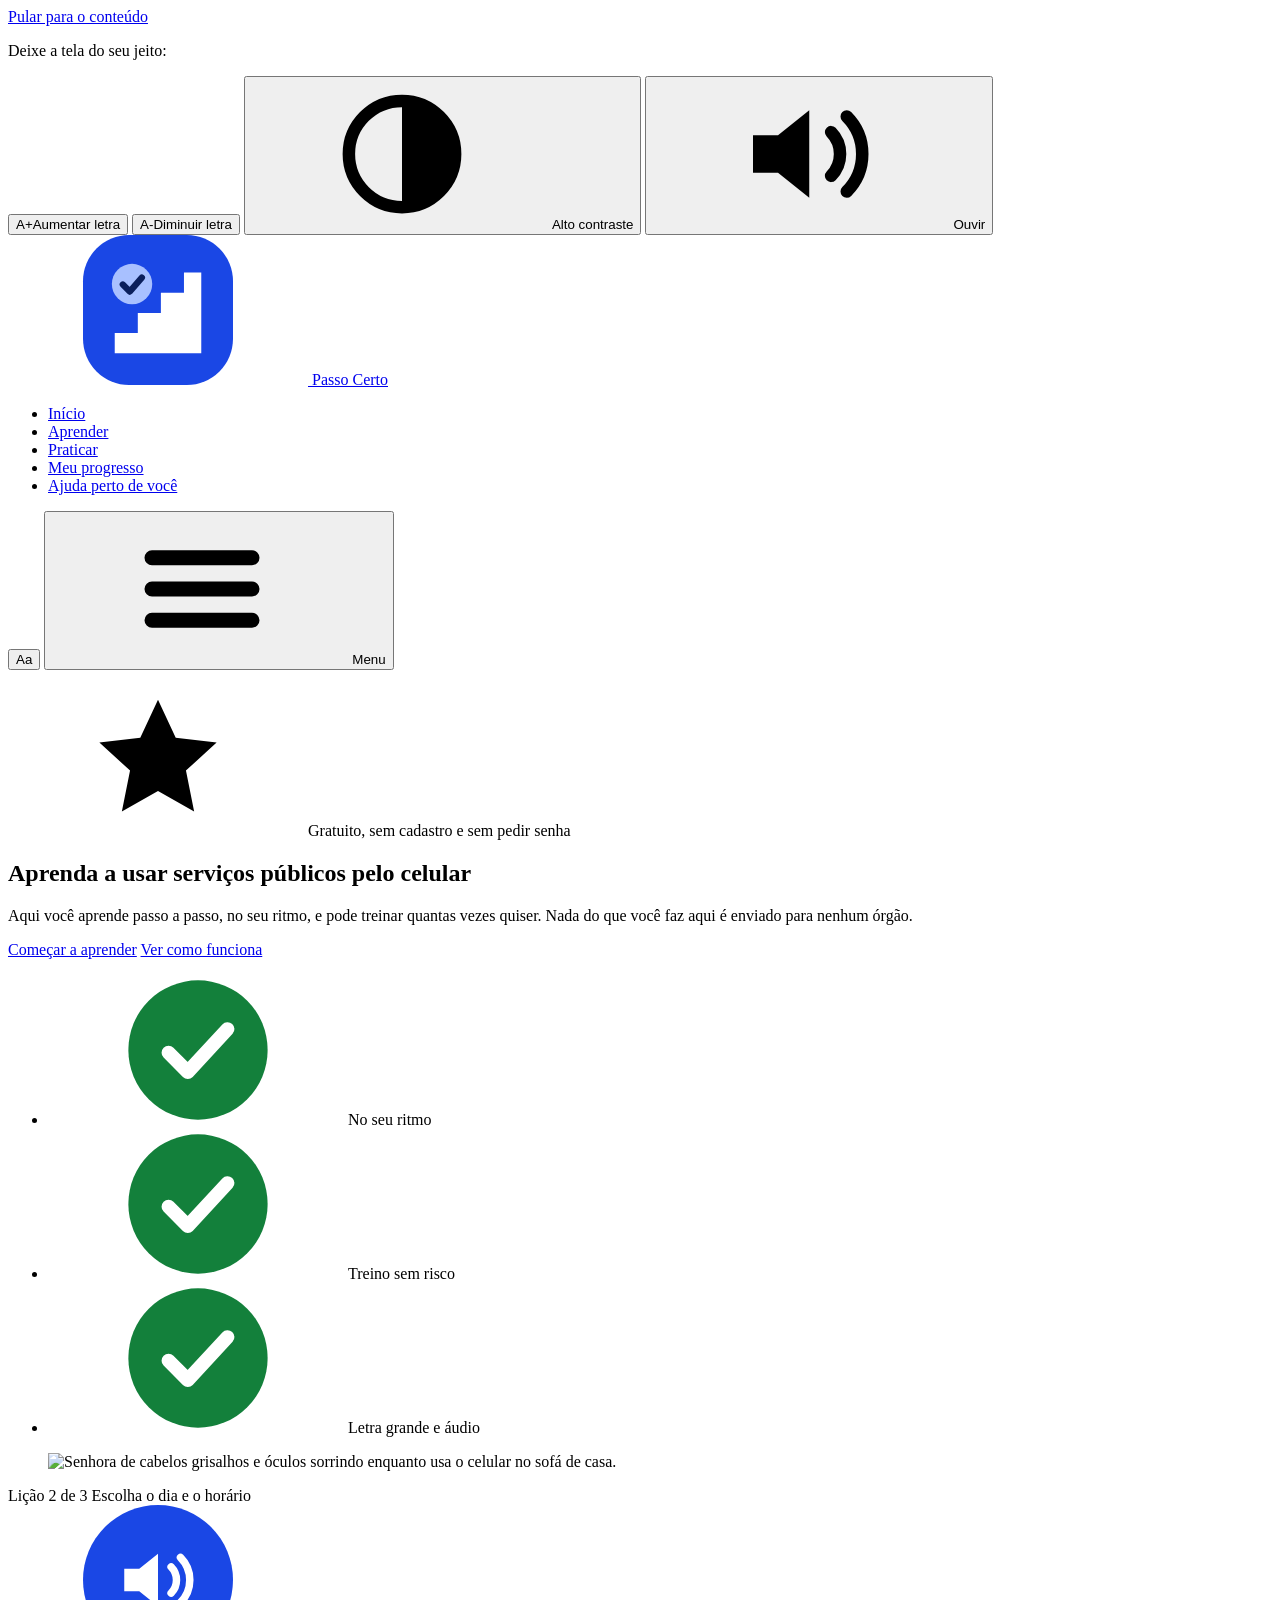
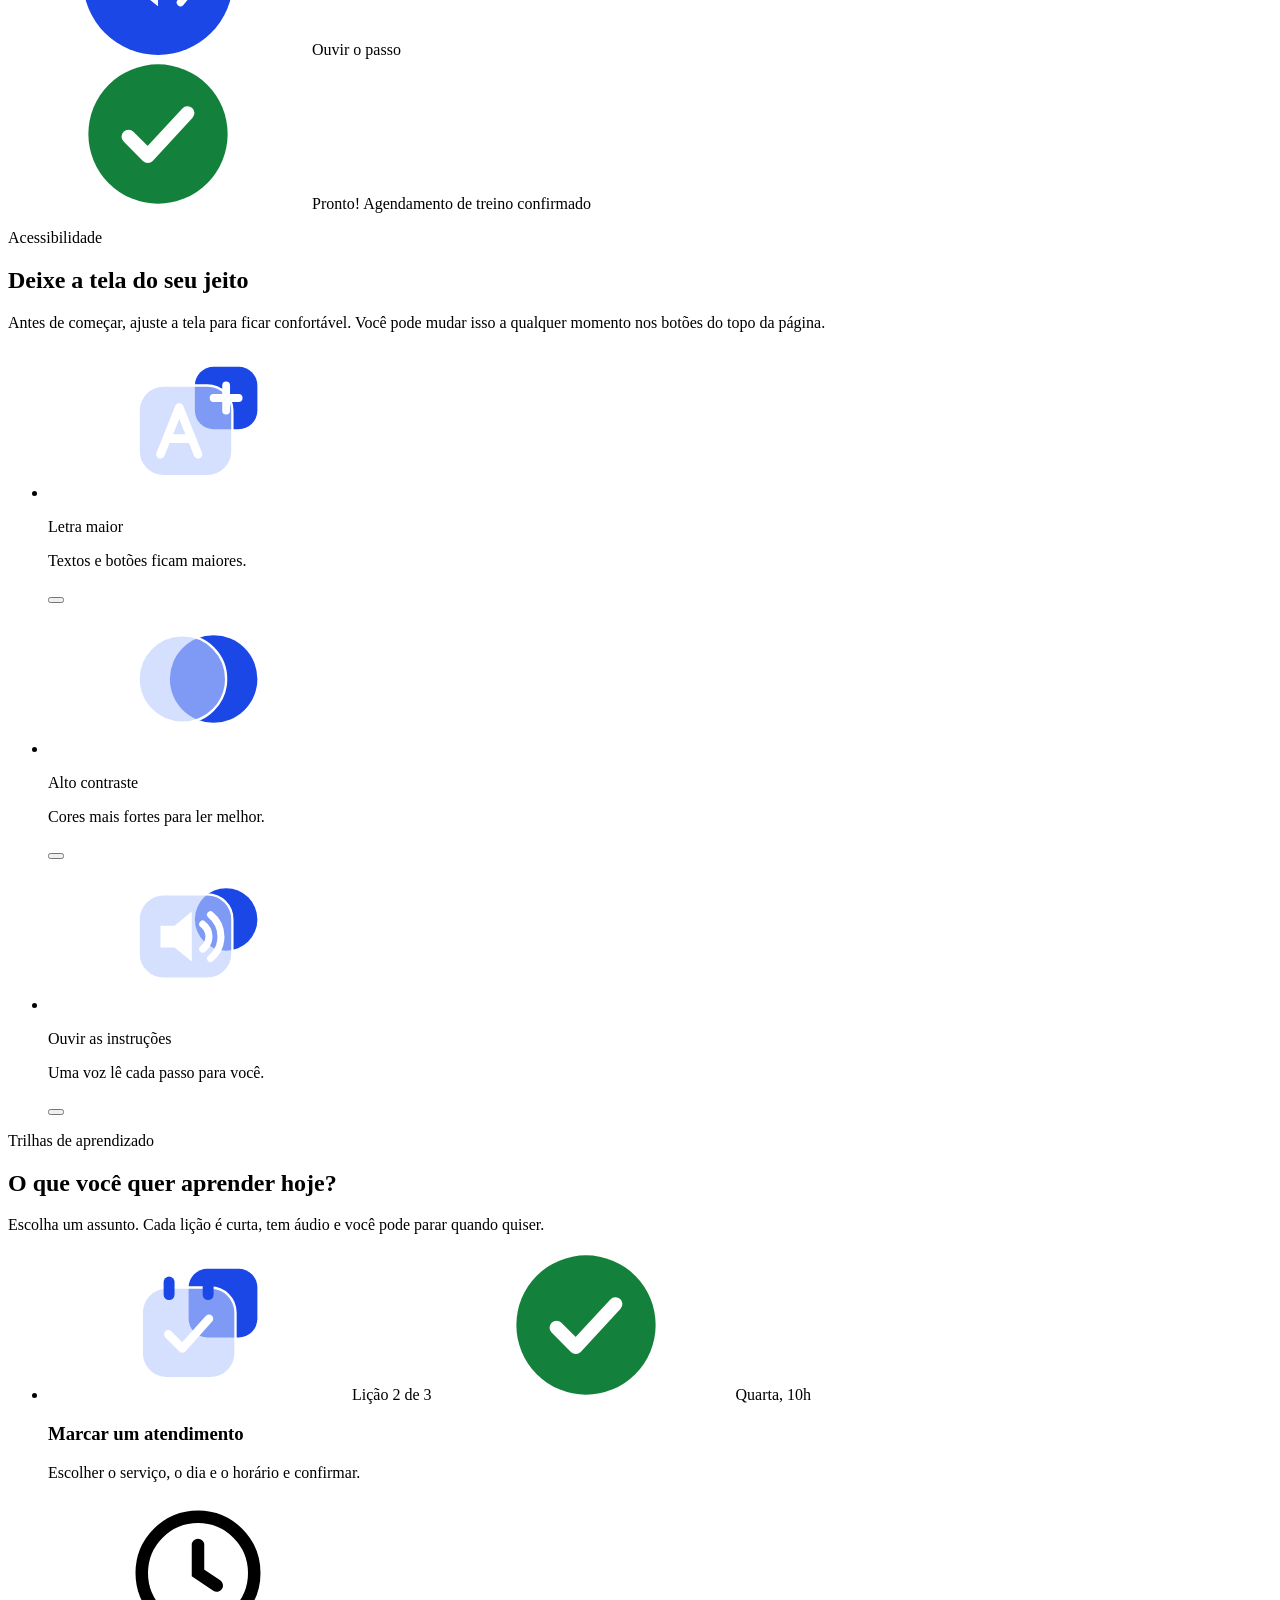
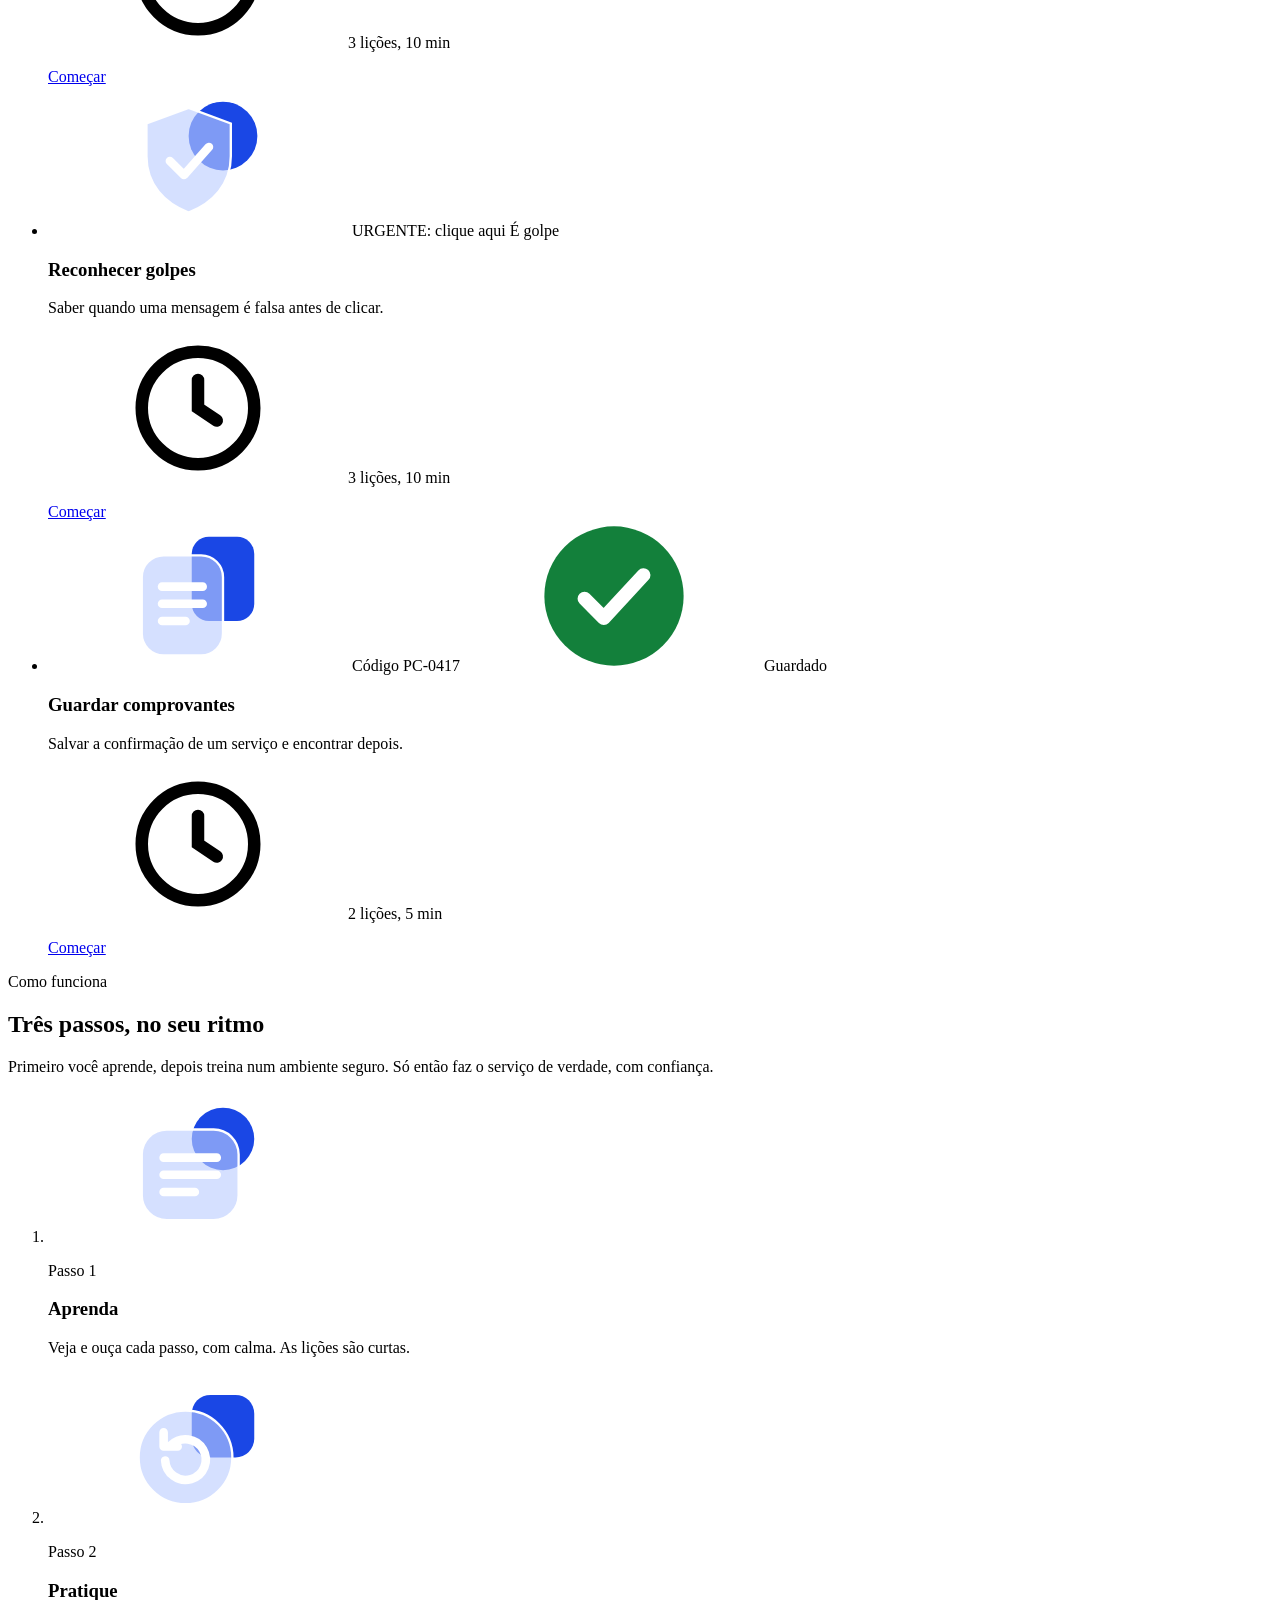
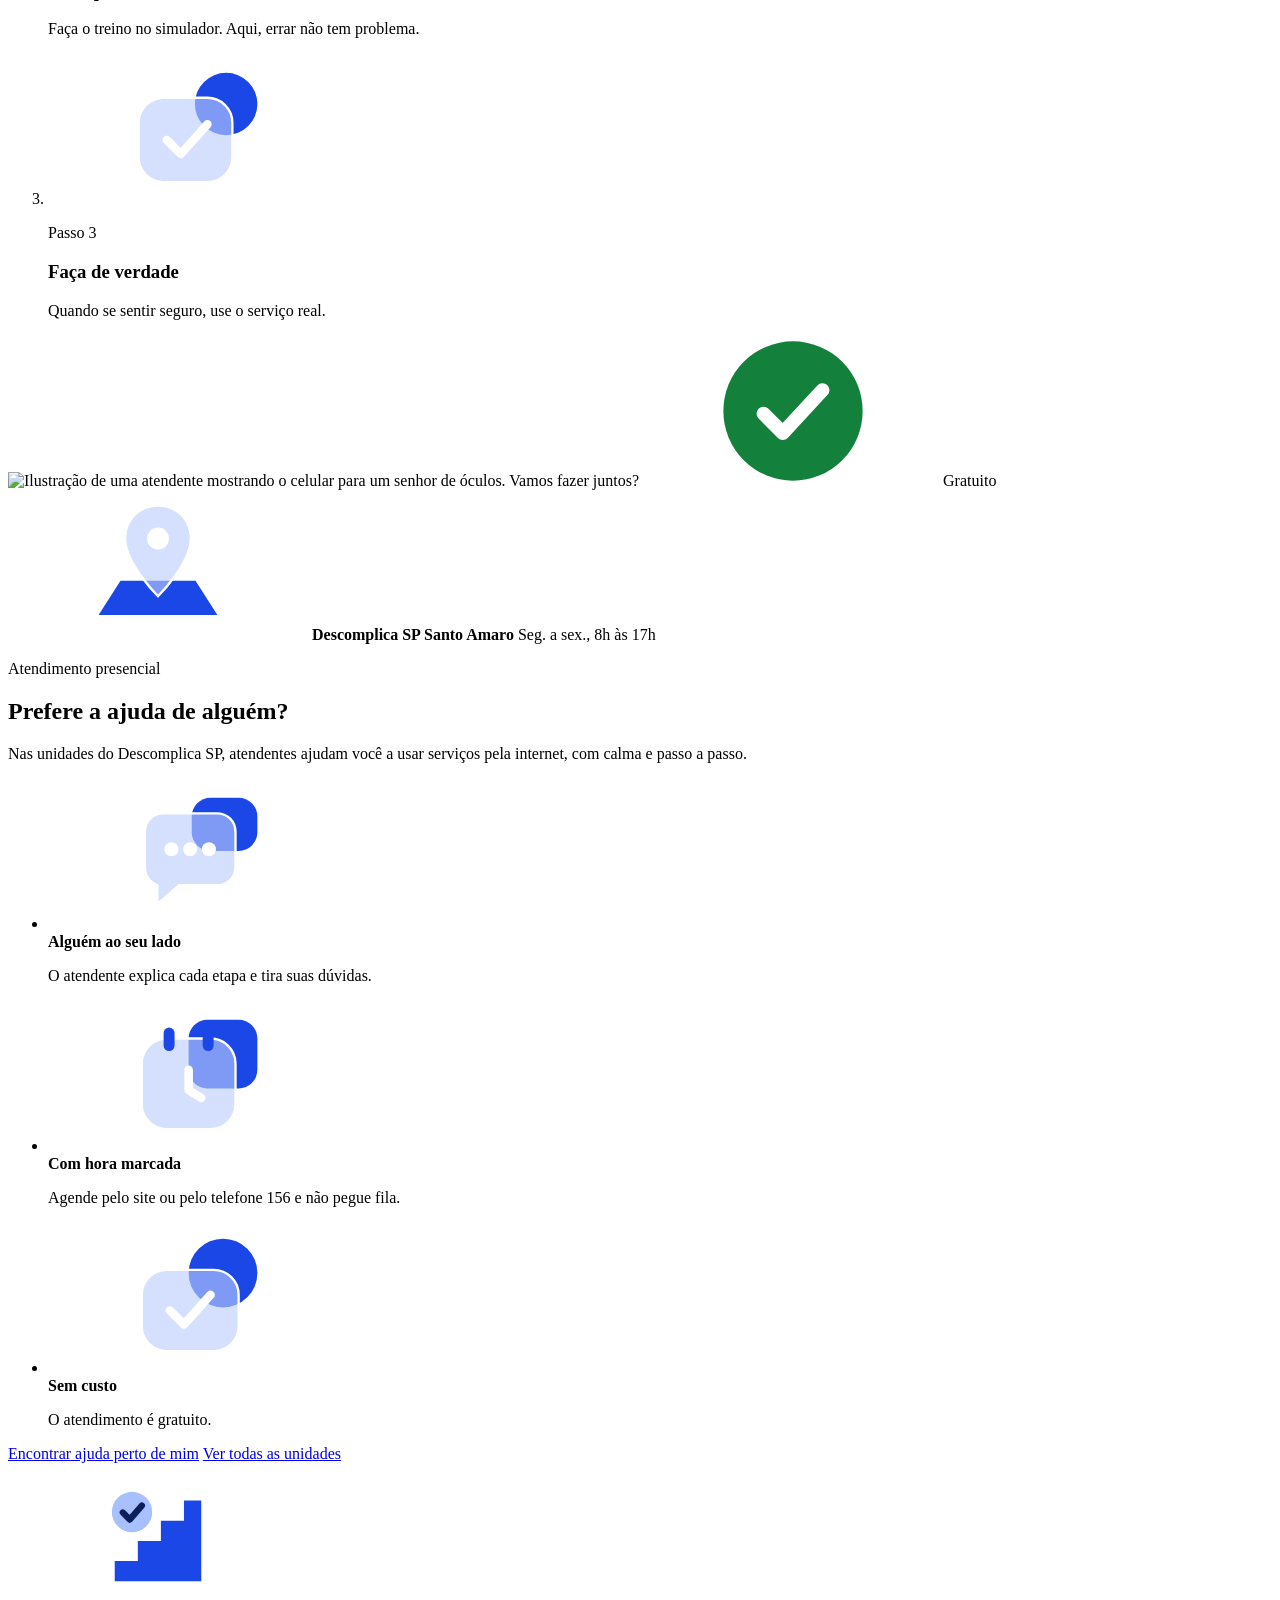
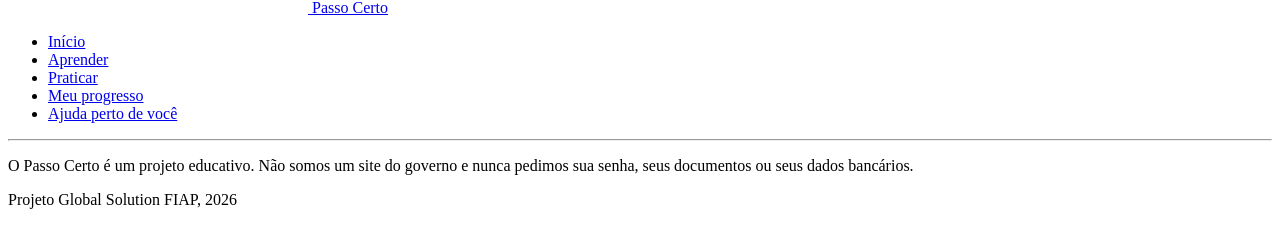
==== index.html @ ba5e9c8f "Home do Passo Certo: estrutura HTML e README" ====
<!doctype html>
<html lang="pt-BR">
<head>
  <meta charset="utf-8">
  <meta name="viewport" content="width=device-width, initial-scale=1">
  <title>Passo Certo | Aprenda a usar serviços públicos pelo celular</title>
  <meta name="description" content="Aprenda passo a passo, no seu ritmo, a usar serviços públicos pelo celular. Treine sem risco e encontre ajuda presencial perto de você.">
  <link rel="preconnect" href="https://fonts.googleapis.com">
  <link rel="preconnect" href="https://fonts.gstatic.com" crossorigin>
  <link href="https://fonts.googleapis.com/css2?family=Atkinson+Hyperlegible+Next:wght@400;500;600;700;800&display=swap" rel="stylesheet">
  <link rel="stylesheet" href="css/style.css">
  <script src="js/main.js" defer></script>
</head>
<body>

  <!-- Ícones usados no site. Cada um é chamado com <use href="#id">. -->
  <svg xmlns="http://www.w3.org/2000/svg" style="display:none">
    <symbol id="logo-azul" viewBox="0 0 52 52"><rect width="52" height="52" rx="16" fill="#1A47E5"/><path d="M11 41V34H19V27H27V20H35V13H41V41H11Z" fill="#fff"/><circle cx="17" cy="17" r="7" fill="#A8C0FF"/><path d="M13.8 17.2l2.4 2.4 4.2-4.8" stroke="#0B1F5C" stroke-width="2.2" stroke-linecap="round" stroke-linejoin="round" fill="none"/></symbol>
    <symbol id="logo-branco" viewBox="0 0 52 52"><rect width="52" height="52" rx="16" fill="#fff"/><path d="M11 41V34H19V27H27V20H35V13H41V41H11Z" fill="#1A47E5"/><circle cx="17" cy="17" r="7" fill="#A8C0FF"/><path d="M13.8 17.2l2.4 2.4 4.2-4.8" stroke="#0B1F5C" stroke-width="2.2" stroke-linecap="round" stroke-linejoin="round" fill="none"/></symbol>

    <symbol id="i-ok" viewBox="0 0 28 28"><circle cx="14" cy="14" r="13" fill="#13803B"/><path d="M8.5 14.5l3.6 3.6 7.4-8" stroke="#fff" stroke-width="2.6" stroke-linecap="round" stroke-linejoin="round" fill="none"/></symbol>
    <symbol id="i-ok-claro" viewBox="0 0 28 28"><circle cx="14" cy="14" r="13" fill="#A8C0FF"/><path d="M8.5 14.5l3.6 3.6 7.4-8" stroke="#0B1F5C" stroke-width="2.6" stroke-linecap="round" stroke-linejoin="round" fill="none"/></symbol>
    <symbol id="i-estrela" viewBox="0 0 22 22"><path d="M11 2l2.6 5.6 6 .7-4.5 4.1 1.2 6L11 15.4 5.7 18.4l1.2-6L2.4 8.3l6-.7L11 2z" fill="currentColor"/></symbol>
    <symbol id="i-relogio" viewBox="0 0 24 24"><circle cx="12" cy="12" r="9" stroke="currentColor" stroke-width="2" fill="none"/><path d="M12 7.5V12l3 2" stroke="currentColor" stroke-width="2" stroke-linecap="round" fill="none"/></symbol>
    <symbol id="i-som" viewBox="0 0 24 24"><path d="M4 9v6h4l5 4V5L8 9H4z" fill="currentColor"/><path d="M16.5 8.5a5 5 0 0 1 0 7M19 6a8.5 8.5 0 0 1 0 12" stroke="currentColor" stroke-width="2" stroke-linecap="round" fill="none"/></symbol>
    <symbol id="i-contraste" viewBox="0 0 24 24"><circle cx="12" cy="12" r="8.5" stroke="currentColor" stroke-width="2" fill="none"/><path d="M12 3.5a8.5 8.5 0 0 1 0 17z" fill="currentColor"/></symbol>
    <symbol id="i-menu" viewBox="0 0 24 24"><path d="M4 7h16M4 12h16M4 17h16" stroke="currentColor" stroke-width="2.4" stroke-linecap="round" fill="none"/></symbol>
    <symbol id="i-fechar" viewBox="0 0 24 24"><path d="M6 6l12 12M18 6L6 18" stroke="currentColor" stroke-width="2.4" stroke-linecap="round" fill="none"/></symbol>
    <symbol id="i-seta" viewBox="0 0 24 24"><path d="M9 6l6 6-6 6" stroke="currentColor" stroke-width="2.4" stroke-linecap="round" stroke-linejoin="round" fill="none"/></symbol>
    <symbol id="i-escudo" viewBox="0 0 30 30"><path d="M15 3l10 4v7c0 6.5-4.3 11.5-10 13-5.7-1.5-10-6.5-10-13V7l10-4z" fill="#A8C0FF"/><path d="M10.5 15l3.2 3.2 6-6.4" stroke="#0B1F5C" stroke-width="2.6" stroke-linecap="round" stroke-linejoin="round" fill="none"/></symbol>
    <symbol id="i-ouvir-circulo" viewBox="0 0 40 40"><circle cx="20" cy="20" r="20" fill="#1A47E5"/><path d="M11 17v6h4l5 4V13l-5 4h-4z" fill="#fff"/><path d="M23.5 16.5a5 5 0 0 1 0 7M26 14a8.5 8.5 0 0 1 0 12" stroke="#fff" stroke-width="2" stroke-linecap="round" fill="none"/></symbol>

    <!-- Ícones de vidro: forma sólida atrás, camada translúcida na frente, símbolo branco -->
    <symbol id="g-letra" viewBox="0 0 96 96"><rect x="46" y="12" width="40" height="40" rx="12" fill="#1A47E5"/><rect x="10" y="24" width="60" height="58" rx="16" fill="#BCCDFF" fill-opacity=".62" stroke="#fff" stroke-width="1.5"/><path d="M24 68l12-30 12 30M28.5 58h15" stroke="#fff" stroke-width="5.5" stroke-linecap="round" stroke-linejoin="round" fill="none"/><path d="M66 24v16M58 32h16" stroke="#fff" stroke-width="5" stroke-linecap="round"/></symbol>
    <symbol id="g-menos" viewBox="0 0 96 96"><rect x="46" y="12" width="40" height="40" rx="12" fill="#1A47E5"/><rect x="10" y="24" width="60" height="58" rx="16" fill="#BCCDFF" fill-opacity=".62" stroke="#fff" stroke-width="1.5"/><path d="M24 68l12-30 12 30M28.5 58h15" stroke="#fff" stroke-width="5.5" stroke-linecap="round" stroke-linejoin="round" fill="none"/><path d="M58 32h16" stroke="#fff" stroke-width="5" stroke-linecap="round"/></symbol>
    <symbol id="g-contraste" viewBox="0 0 96 96"><circle cx="58" cy="48" r="28" fill="#1A47E5"/><circle cx="38" cy="48" r="28" fill="#BCCDFF" fill-opacity=".62" stroke="#fff" stroke-width="1.5"/></symbol>
    <symbol id="g-som" viewBox="0 0 96 96"><circle cx="66" cy="38" r="20" fill="#1A47E5"/><rect x="10" y="22" width="60" height="54" rx="16" fill="#BCCDFF" fill-opacity=".62" stroke="#fff" stroke-width="1.5"/><path d="M24 42v14h9l11 9V33l-11 9h-9z" fill="#fff"/><path d="M51 41a10 10 0 0 1 0 16M56 35a18 18 0 0 1 0 28" stroke="#fff" stroke-width="4.5" stroke-linecap="round" fill="none"/></symbol>
    <symbol id="g-calendario" viewBox="0 0 96 96"><rect x="42" y="12" width="44" height="44" rx="12" fill="#1A47E5"/><rect x="12" y="24" width="60" height="58" rx="16" fill="#BCCDFF" fill-opacity=".62" stroke="#fff" stroke-width="1.5"/><rect x="26" y="17" width="7" height="15" rx="3.5" fill="#1A47E5"/><rect x="51" y="17" width="7" height="15" rx="3.5" fill="#1A47E5"/><path d="M29 54l9 9 17-19" stroke="#fff" stroke-width="5.5" stroke-linecap="round" stroke-linejoin="round" fill="none"/></symbol>
    <symbol id="g-escudo" viewBox="0 0 96 96"><circle cx="64" cy="32" r="22" fill="#1A47E5"/><path d="M42 14l27 10v21c0 18-11.5 30-27 36-15.5-6-27-18-27-36V24l27-10z" fill="#BCCDFF" fill-opacity=".62" stroke="#fff" stroke-width="1.5"/><path d="M30 48l9 9 16-18" stroke="#fff" stroke-width="5.5" stroke-linecap="round" stroke-linejoin="round" fill="none"/></symbol>
    <symbol id="g-documento" viewBox="0 0 96 96"><rect x="44" y="10" width="40" height="54" rx="11" fill="#1A47E5"/><rect x="12" y="22" width="52" height="64" rx="14" fill="#BCCDFF" fill-opacity=".62" stroke="#fff" stroke-width="1.5"/><path d="M25 42h26M25 53h26M25 64h15" stroke="#fff" stroke-width="5.5" stroke-linecap="round"/></symbol>
    <symbol id="g-aprender" viewBox="0 0 96 96"><circle cx="64" cy="30" r="20" fill="#1A47E5"/><rect x="12" y="24" width="62" height="58" rx="16" fill="#BCCDFF" fill-opacity=".62" stroke="#fff" stroke-width="1.5"/><path d="M26 42h34M26 53h34M26 64h20" stroke="#fff" stroke-width="5.5" stroke-linecap="round"/></symbol>
    <symbol id="g-refazer" viewBox="0 0 96 96"><rect x="44" y="14" width="40" height="40" rx="12" fill="#1A47E5"/><circle cx="40" cy="54" r="30" fill="#BCCDFF" fill-opacity=".62" stroke="#fff" stroke-width="1.5"/><path d="M27 56a13 13 0 1 0 4-10" stroke="#fff" stroke-width="5.5" stroke-linecap="round" fill="none"/><path d="M26 38v9h9" stroke="#fff" stroke-width="5.5" stroke-linecap="round" stroke-linejoin="round" fill="none"/></symbol>
    <symbol id="g-praticar" viewBox="0 0 96 96"><rect x="46" y="12" width="40" height="40" rx="20" fill="#1A47E5"/><rect x="10" y="28" width="60" height="54" rx="16" fill="#BCCDFF" fill-opacity=".62" stroke="#fff" stroke-width="1.5"/><path d="M28 55l9 9 17-19" stroke="#fff" stroke-width="5.5" stroke-linecap="round" stroke-linejoin="round" fill="none"/></symbol>
    <symbol id="g-conversa" viewBox="0 0 96 96"><rect x="44" y="12" width="42" height="34" rx="12" fill="#1A47E5"/><path d="M14 34c0-7 5-12 12-12h34c7 0 12 5 12 12v22c0 7-5 12-12 12H36l-14 12V68c-5-2-8-6-8-12V34z" fill="#BCCDFF" fill-opacity=".62" stroke="#fff" stroke-width="1.5"/><circle cx="31" cy="45" r="4.5" fill="#fff"/><circle cx="43" cy="45" r="4.5" fill="#fff"/><circle cx="55" cy="45" r="4.5" fill="#fff"/></symbol>
    <symbol id="g-agenda" viewBox="0 0 96 96"><rect x="42" y="12" width="44" height="44" rx="12" fill="#1A47E5"/><rect x="12" y="24" width="60" height="58" rx="16" fill="#BCCDFF" fill-opacity=".62" stroke="#fff" stroke-width="1.5"/><rect x="26" y="17" width="7" height="15" rx="3.5" fill="#1A47E5"/><rect x="51" y="17" width="7" height="15" rx="3.5" fill="#1A47E5"/><path d="M42 44v13l8 5" stroke="#fff" stroke-width="5.5" stroke-linecap="round" stroke-linejoin="round" fill="none"/></symbol>
    <symbol id="g-gratis" viewBox="0 0 96 96"><circle cx="64" cy="32" r="22" fill="#1A47E5"/><rect x="12" y="30" width="62" height="52" rx="16" fill="#BCCDFF" fill-opacity=".62" stroke="#fff" stroke-width="1.5"/><path d="M30 56l9 9 17-19" stroke="#fff" stroke-width="5.5" stroke-linecap="round" stroke-linejoin="round" fill="none"/></symbol>
    <symbol id="g-local" viewBox="0 0 96 96"><path d="M10 80l14-22h48l14 22z" fill="#1A47E5"/><path d="M48 10c-12 0-21 9-21 21 0 16 21 37 21 37s21-21 21-37c0-12-9-21-21-21z" fill="#BCCDFF" fill-opacity=".62" stroke="#fff" stroke-width="1.5"/><circle cx="48" cy="31" r="7" fill="#fff"/></symbol>
  </svg>

  <a class="pular" href="#conteudo">Pular para o conteúdo</a>

  <!-- ===================== CABEÇALHO ===================== -->
  <header class="cabecalho">
    <div class="barra-acess">
      <div class="container barra-acess__linha">
        <p>Deixe a tela do seu jeito:</p>
        <div class="controles" role="group" aria-label="Ajustes de leitura">
          <button type="button" class="controle" data-acao="aumentar"><span class="controle__marca" aria-hidden="true">A+</span>Aumentar letra</button>
          <button type="button" class="controle" data-acao="diminuir"><span class="controle__marca" aria-hidden="true">A-</span>Diminuir letra</button>
          <button type="button" class="controle" data-acao="contraste" aria-pressed="false"><svg aria-hidden="true"><use href="#i-contraste"/></svg>Alto contraste</button>
          <button type="button" class="controle" data-acao="ouvir" aria-pressed="false"><svg aria-hidden="true"><use href="#i-som"/></svg><span data-rotulo="Ouvir" data-rotulo-parar="Parar">Ouvir</span></button>
        </div>
      </div>
    </div>

    <div class="container nav-linha">
      <a class="logo" href="index.html">
        <svg aria-hidden="true"><use href="#logo-azul"/></svg>
        <span>Passo Certo</span>
      </a>

      <nav class="nav-desktop" aria-label="Principal">
        <ul>
          <li><a href="index.html" aria-current="page">Início</a></li>
          <li><a href="aprender.html">Aprender</a></li>
          <li><a href="praticar.html">Praticar</a></li>
          <li><a href="progresso.html">Meu progresso</a></li>
          <li><a href="ajuda.html">Ajuda perto de você</a></li>
        </ul>
      </nav>

      <div class="acoes-mobile">
        <button type="button" class="btn-aa" data-acao="abrir" aria-controls="painel-ajustes" aria-expanded="false" aria-label="Ajustes de leitura">Aa</button>
        <button type="button" class="btn-menu" data-acao="abrir" aria-controls="menu-mobile" aria-expanded="false">
          <svg aria-hidden="true"><use href="#i-menu"/></svg>Menu
        </button>
      </div>
    </div>
  </header>

  <!-- ===================== MENU MOBILE (aberto) ===================== -->
  <div class="menu-mobile" id="menu-mobile" role="dialog" aria-modal="true" aria-label="Menu" hidden>
    <div class="menu-mobile__topo">
      <a class="logo" href="index.html">
        <svg aria-hidden="true"><use href="#logo-azul"/></svg>
        <span>Passo Certo</span>
      </a>
      <button type="button" class="botao-fechar" data-acao="fechar">
        <svg aria-hidden="true"><use href="#i-fechar"/></svg>Fechar
      </button>
    </div>

    <div class="menu-mobile__corpo">
      <nav aria-label="Menu principal">
        <ul class="menu-lista">
          <li><a href="index.html" aria-current="page">Início<svg aria-hidden="true"><use href="#i-seta"/></svg></a></li>
          <li><a href="aprender.html">Aprender<svg aria-hidden="true"><use href="#i-seta"/></svg></a></li>
          <li><a href="praticar.html">Praticar<svg aria-hidden="true"><use href="#i-seta"/></svg></a></li>
          <li><a href="progresso.html">Meu progresso<svg aria-hidden="true"><use href="#i-seta"/></svg></a></li>
          <li><a href="ajuda.html">Ajuda perto de você<svg aria-hidden="true"><use href="#i-seta"/></svg></a></li>
        </ul>
      </nav>

      <hr>

      <section class="menu-ajustes" aria-labelledby="menu-ajustes-titulo">
        <h2 class="etiqueta" id="menu-ajustes-titulo">Ajustes de leitura</h2>
        <div class="ajustes-grade">
          <button type="button" class="bloco" data-acao="aumentar"><svg aria-hidden="true"><use href="#g-letra"/></svg>Aumentar letra</button>
          <button type="button" class="bloco" data-acao="diminuir"><svg aria-hidden="true"><use href="#g-menos"/></svg>Diminuir letra</button>
          <button type="button" class="bloco" data-acao="contraste" aria-pressed="false"><svg aria-hidden="true"><use href="#g-contraste"/></svg>Alto contraste</button>
          <button type="button" class="bloco" data-acao="ouvir" aria-pressed="false"><svg aria-hidden="true"><use href="#g-som"/></svg><span data-rotulo="Ouvir a página" data-rotulo-parar="Parar a leitura">Ouvir a página</span></button>
        </div>
      </section>

      <p class="aviso-seguro">
        <svg aria-hidden="true"><use href="#i-escudo"/></svg>
        Nunca pedimos sua senha, seus documentos ou seus dados bancários.
      </p>
    </div>
  </div>

  <!-- ===================== PAINEL DE AJUSTES (botão Aa no celular) ===================== -->
  <div class="folha" id="painel-ajustes" role="dialog" aria-modal="true" aria-labelledby="folha-titulo" hidden>
    <div class="folha__fundo" data-acao="fechar"></div>
    <div class="folha__caixa">
      <div class="folha__topo">
        <h2 class="titulo-3" id="folha-titulo">Ajustes de leitura</h2>
        <button type="button" class="botao-fechar" data-acao="fechar">
          <svg aria-hidden="true"><use href="#i-fechar"/></svg>Fechar
        </button>
      </div>
      <div class="ajustes-grade">
        <button type="button" class="bloco" data-acao="aumentar"><svg aria-hidden="true"><use href="#g-letra"/></svg>Aumentar letra</button>
        <button type="button" class="bloco" data-acao="diminuir"><svg aria-hidden="true"><use href="#g-menos"/></svg>Diminuir letra</button>
        <button type="button" class="bloco" data-acao="contraste" aria-pressed="false"><svg aria-hidden="true"><use href="#g-contraste"/></svg>Alto contraste</button>
        <button type="button" class="bloco" data-acao="ouvir" aria-pressed="false"><svg aria-hidden="true"><use href="#g-som"/></svg><span data-rotulo="Ouvir a página" data-rotulo-parar="Parar a leitura">Ouvir a página</span></button>
      </div>
      <p class="folha__nota">Suas escolhas ficam salvas neste aparelho.</p>
    </div>
  </div>

  <!-- ===================== CONTEÚDO ===================== -->
  <main id="conteudo" tabindex="-1">

    <!-- Hero -->
    <section class="hero" aria-labelledby="hero-titulo">
      <div class="container hero__grade">
        <div class="hero__texto">
          <p class="selo"><svg aria-hidden="true"><use href="#i-estrela"/></svg>Gratuito, sem cadastro e sem pedir senha</p>
          <h1 class="hero__titulo" id="hero-titulo">Aprenda a usar serviços públicos <span class="destaque">pelo celular</span></h1>
          <p class="texto-grande hero__intro">Aqui você aprende passo a passo, no seu ritmo, e pode treinar quantas vezes quiser. Nada do que você faz aqui é enviado para nenhum órgão.</p>
          <div class="hero__acoes">
            <a class="botao botao--primario" href="aprender.html">Começar a aprender</a>
            <a class="botao botao--secundario" href="#como-funciona">Ver como funciona</a>
          </div>
          <ul class="garantias">
            <li><svg class="icone-ok" aria-hidden="true"><use href="#i-ok"/></svg>No seu ritmo</li>
            <li><svg class="icone-ok" aria-hidden="true"><use href="#i-ok"/></svg>Treino sem risco</li>
            <li><svg class="icone-ok" aria-hidden="true"><use href="#i-ok"/></svg>Letra grande e áudio</li>
          </ul>
        </div>

        <div class="hero__visual">
          <div class="hero__circulo" aria-hidden="true"></div>
          <figure class="hero__foto">
            <img src="img/senhora-celular.jpg" width="1000" height="1200" alt="Senhora de cabelos grisalhos e óculos sorrindo enquanto usa o celular no sofá de casa." onerror="this.classList.add('falhou')">
          </figure>
          <div class="vidro-card vidro-card--licao" aria-hidden="true">
            <span class="vidro-card__mini">Lição 2 de 3</span>
            <span class="vidro-card__forte">Escolha o dia e o horário</span>
            <span class="barrinhas"><i class="on"></i><i class="on"></i><i></i></span>
          </div>
          <div class="vidro-card vidro-card--ouvir" aria-hidden="true">
            <svg><use href="#i-ouvir-circulo"/></svg>
            <span class="vidro-card__forte">Ouvir o passo</span>
          </div>
          <div class="vidro-card vidro-card--ok" aria-hidden="true">
            <svg class="icone-ok"><use href="#i-ok"/></svg>
            <span>
              <span class="vidro-card__verde">Pronto!</span>
              <span class="vidro-card__mini vidro-card__mini--escuro">Agendamento de treino confirmado</span>
            </span>
          </div>
        </div>
      </div>
    </section>

    <!-- Ajuste da tela -->
    <section class="secao" aria-labelledby="ajuste-titulo">
      <div class="container ajuste">
        <div class="ajuste__texto">
          <p class="etiqueta">Acessibilidade</p>
          <h2 class="titulo-1" id="ajuste-titulo">Deixe a tela do seu jeito</h2>
          <p class="texto-grande">Antes de começar, ajuste a tela para ficar confortável. Você pode mudar isso a qualquer momento nos botões do topo da página.</p>
        </div>

        <ul class="painel">
          <li class="painel__linha">
            <svg class="vidro vidro--72" aria-hidden="true"><use href="#g-letra"/></svg>
            <div class="painel__texto">
              <p class="painel__titulo" id="aj-letra">Letra maior</p>
              <p class="painel__desc" id="aj-letra-d">Textos e botões ficam maiores.</p>
            </div>
            <button type="button" class="chave" role="switch" aria-checked="false" aria-labelledby="aj-letra" aria-describedby="aj-letra-d" data-acao="letra-maior"><span class="chave__bola"></span></button>
          </li>
          <li class="painel__linha">
            <svg class="vidro vidro--72" aria-hidden="true"><use href="#g-contraste"/></svg>
            <div class="painel__texto">
              <p class="painel__titulo" id="aj-contraste">Alto contraste</p>
              <p class="painel__desc" id="aj-contraste-d">Cores mais fortes para ler melhor.</p>
            </div>
            <button type="button" class="chave" role="switch" aria-checked="false" aria-labelledby="aj-contraste" aria-describedby="aj-contraste-d" data-acao="contraste"><span class="chave__bola"></span></button>
          </li>
          <li class="painel__linha">
            <svg class="vidro vidro--72" aria-hidden="true"><use href="#g-som"/></svg>
            <div class="painel__texto">
              <p class="painel__titulo" id="aj-ouvir">Ouvir as instruções</p>
              <p class="painel__desc" id="aj-ouvir-d">Uma voz lê cada passo para você.</p>
            </div>
            <button type="button" class="chave" role="switch" aria-checked="false" aria-labelledby="aj-ouvir" aria-describedby="aj-ouvir-d" data-acao="ouvir"><span class="chave__bola"></span></button>
          </li>
        </ul>
      </div>
    </section>

    <!-- Trilhas -->
    <section class="secao secao--suave" id="trilhas" aria-labelledby="trilhas-titulo">
      <div class="container">
        <header class="secao__cabecalho secao__cabecalho--centro">
          <p class="etiqueta">Trilhas de aprendizado</p>
          <h2 class="titulo-1" id="trilhas-titulo">O que você quer aprender hoje?</h2>
          <p class="texto-grande">Escolha um assunto. Cada lição é curta, tem áudio e você pode parar quando quiser.</p>
        </header>

        <ul class="trilhas">
          <li class="trilha">
            <div class="trilha__visual" aria-hidden="true">
              <svg class="trilha__icone"><use href="#g-calendario"/></svg>
              <span class="flutuante flutuante--topo flutuante--azul">Lição 2 de 3</span>
              <span class="flutuante flutuante--base"><svg><use href="#i-ok"/></svg>Quarta, 10h</span>
            </div>
            <div class="trilha__corpo">
              <h3 class="titulo-3">Marcar um atendimento</h3>
              <p>Escolher o serviço, o dia e o horário e confirmar.</p>
              <div class="trilha__rodape">
                <p class="trilha__duracao"><svg aria-hidden="true"><use href="#i-relogio"/></svg>3 lições, 10 min</p>
                <a class="botao botao--primario" href="aprender.html?trilha=agendamento" aria-label="Começar a trilha Marcar um atendimento">Começar</a>
              </div>
            </div>
          </li>
          <li class="trilha">
            <div class="trilha__visual" aria-hidden="true">
              <svg class="trilha__icone"><use href="#g-escudo"/></svg>
              <span class="flutuante flutuante--topo flutuante--balao">URGENTE: clique aqui</span>
              <span class="flutuante flutuante--base flutuante--alerta">É golpe</span>
            </div>
            <div class="trilha__corpo">
              <h3 class="titulo-3">Reconhecer golpes</h3>
              <p>Saber quando uma mensagem é falsa antes de clicar.</p>
              <div class="trilha__rodape">
                <p class="trilha__duracao"><svg aria-hidden="true"><use href="#i-relogio"/></svg>3 lições, 10 min</p>
                <a class="botao botao--primario" href="aprender.html?trilha=golpes" aria-label="Começar a trilha Reconhecer golpes">Começar</a>
              </div>
            </div>
          </li>
          <li class="trilha">
            <div class="trilha__visual" aria-hidden="true">
              <svg class="trilha__icone"><use href="#g-documento"/></svg>
              <span class="flutuante flutuante--topo">Código PC-0417</span>
              <span class="flutuante flutuante--base"><svg><use href="#i-ok"/></svg>Guardado</span>
            </div>
            <div class="trilha__corpo">
              <h3 class="titulo-3">Guardar comprovantes</h3>
              <p>Salvar a confirmação de um serviço e encontrar depois.</p>
              <div class="trilha__rodape">
                <p class="trilha__duracao"><svg aria-hidden="true"><use href="#i-relogio"/></svg>2 lições, 5 min</p>
                <a class="botao botao--primario" href="aprender.html?trilha=comprovantes" aria-label="Começar a trilha Guardar comprovantes">Começar</a>
              </div>
            </div>
          </li>
        </ul>
      </div>
    </section>

    <!-- Como funciona -->
    <section class="secao" id="como-funciona" aria-labelledby="como-titulo">
      <div class="container">
        <header class="secao__cabecalho secao__cabecalho--dividido">
          <div class="secao__cabecalho-titulo">
            <p class="etiqueta">Como funciona</p>
            <h2 class="titulo-1" id="como-titulo">Três passos, no seu ritmo</h2>
          </div>
          <p class="texto-grande">Primeiro você aprende, depois treina num ambiente seguro. Só então faz o serviço de verdade, com confiança.</p>
        </header>

        <ol class="passos">
          <li class="passo">
            <div class="passo__topo"><svg class="vidro vidro--88" aria-hidden="true"><use href="#g-aprender"/></svg></div>
            <p class="passo__numero">Passo 1</p>
            <h3 class="titulo-2">Aprenda</h3>
            <p class="texto-grande">Veja e ouça cada passo, com calma. As lições são curtas.</p>
          </li>
          <li class="passo">
            <div class="passo__topo"><svg class="vidro vidro--88" aria-hidden="true"><use href="#g-refazer"/></svg></div>
            <p class="passo__numero">Passo 2</p>
            <h3 class="titulo-2">Pratique</h3>
            <p class="texto-grande">Faça o treino no simulador. Aqui, errar não tem problema.</p>
          </li>
          <li class="passo">
            <div class="passo__topo"><svg class="vidro vidro--88" aria-hidden="true"><use href="#g-praticar"/></svg></div>
            <p class="passo__numero">Passo 3</p>
            <h3 class="titulo-2">Faça de verdade</h3>
            <p class="texto-grande">Quando se sentir seguro, use o serviço real.</p>
          </li>
        </ol>
      </div>
    </section>

    <!-- Atendimento presencial -->
    <section class="secao secao--atendimento" aria-labelledby="ajuda-titulo">
      <div class="container atendimento">
        <div class="atendimento__visual">
          <div class="atendimento__anel" aria-hidden="true"></div>
          <div class="atendimento__halo" aria-hidden="true"></div>
          <img class="atendimento__ilustra" src="img/atendimento.svg" width="500" height="420" alt="Ilustração de uma atendente mostrando o celular para um senhor de óculos." onerror="this.classList.add('falhou')">
          <span class="balao" aria-hidden="true">Vamos fazer juntos?</span>
          <span class="flutuante flutuante--ok atendimento__selo" aria-hidden="true"><svg><use href="#i-ok"/></svg>Gratuito</span>
          <div class="cartao-local" aria-hidden="true">
            <svg><use href="#g-local"/></svg>
            <span>
              <strong>Descomplica SP Santo Amaro</strong>
              <span>Seg. a sex., 8h às 17h</span>
            </span>
          </div>
        </div>

        <div class="atendimento__texto">
          <p class="etiqueta">Atendimento presencial</p>
          <h2 class="titulo-1" id="ajuda-titulo">Prefere a ajuda de alguém?</h2>
          <p class="texto-grande">Nas unidades do Descomplica SP, atendentes ajudam você a usar serviços pela internet, com calma e passo a passo.</p>
          <ul class="beneficios">
            <li>
              <svg class="vidro vidro--60" aria-hidden="true"><use href="#g-conversa"/></svg>
              <div><strong>Alguém ao seu lado</strong><p>O atendente explica cada etapa e tira suas dúvidas.</p></div>
            </li>
            <li>
              <svg class="vidro vidro--60" aria-hidden="true"><use href="#g-agenda"/></svg>
              <div><strong>Com hora marcada</strong><p>Agende pelo site ou pelo telefone 156 e não pegue fila.</p></div>
            </li>
            <li>
              <svg class="vidro vidro--60" aria-hidden="true"><use href="#g-gratis"/></svg>
              <div><strong>Sem custo</strong><p>O atendimento é gratuito.</p></div>
            </li>
          </ul>
          <div class="atendimento__acoes">
            <a class="botao botao--primario" href="ajuda.html">Encontrar ajuda perto de mim</a>
            <a class="link" href="ajuda.html#locais">Ver todas as unidades</a>
          </div>
        </div>
      </div>
    </section>
  </main>

  <!-- ===================== RODAPÉ ===================== -->
  <footer class="rodape">
    <div class="container">
      <div class="rodape__topo">
        <a class="logo" href="index.html">
          <svg aria-hidden="true"><use href="#logo-branco"/></svg>
          <span>Passo Certo</span>
        </a>
        <nav aria-label="Rodapé">
          <ul>
            <li><a href="index.html">Início</a></li>
            <li><a href="aprender.html">Aprender</a></li>
            <li><a href="praticar.html">Praticar</a></li>
            <li><a href="progresso.html">Meu progresso</a></li>
            <li><a href="ajuda.html">Ajuda perto de você</a></li>
          </ul>
        </nav>
      </div>
      <hr>
      <div class="rodape__base">
        <p class="rodape__aviso">O Passo Certo é um projeto educativo. Não somos um site do governo e nunca pedimos sua senha, seus documentos ou seus dados bancários.</p>
        <p class="rodape__credito">Projeto Global Solution FIAP, 2026</p>
      </div>
    </div>
  </footer>

  <!-- Mensagens lidas pelo leitor de tela depois de cada ajuste -->
  <div class="sr-only" id="aviso" aria-live="polite"></div>
</body>
</html>
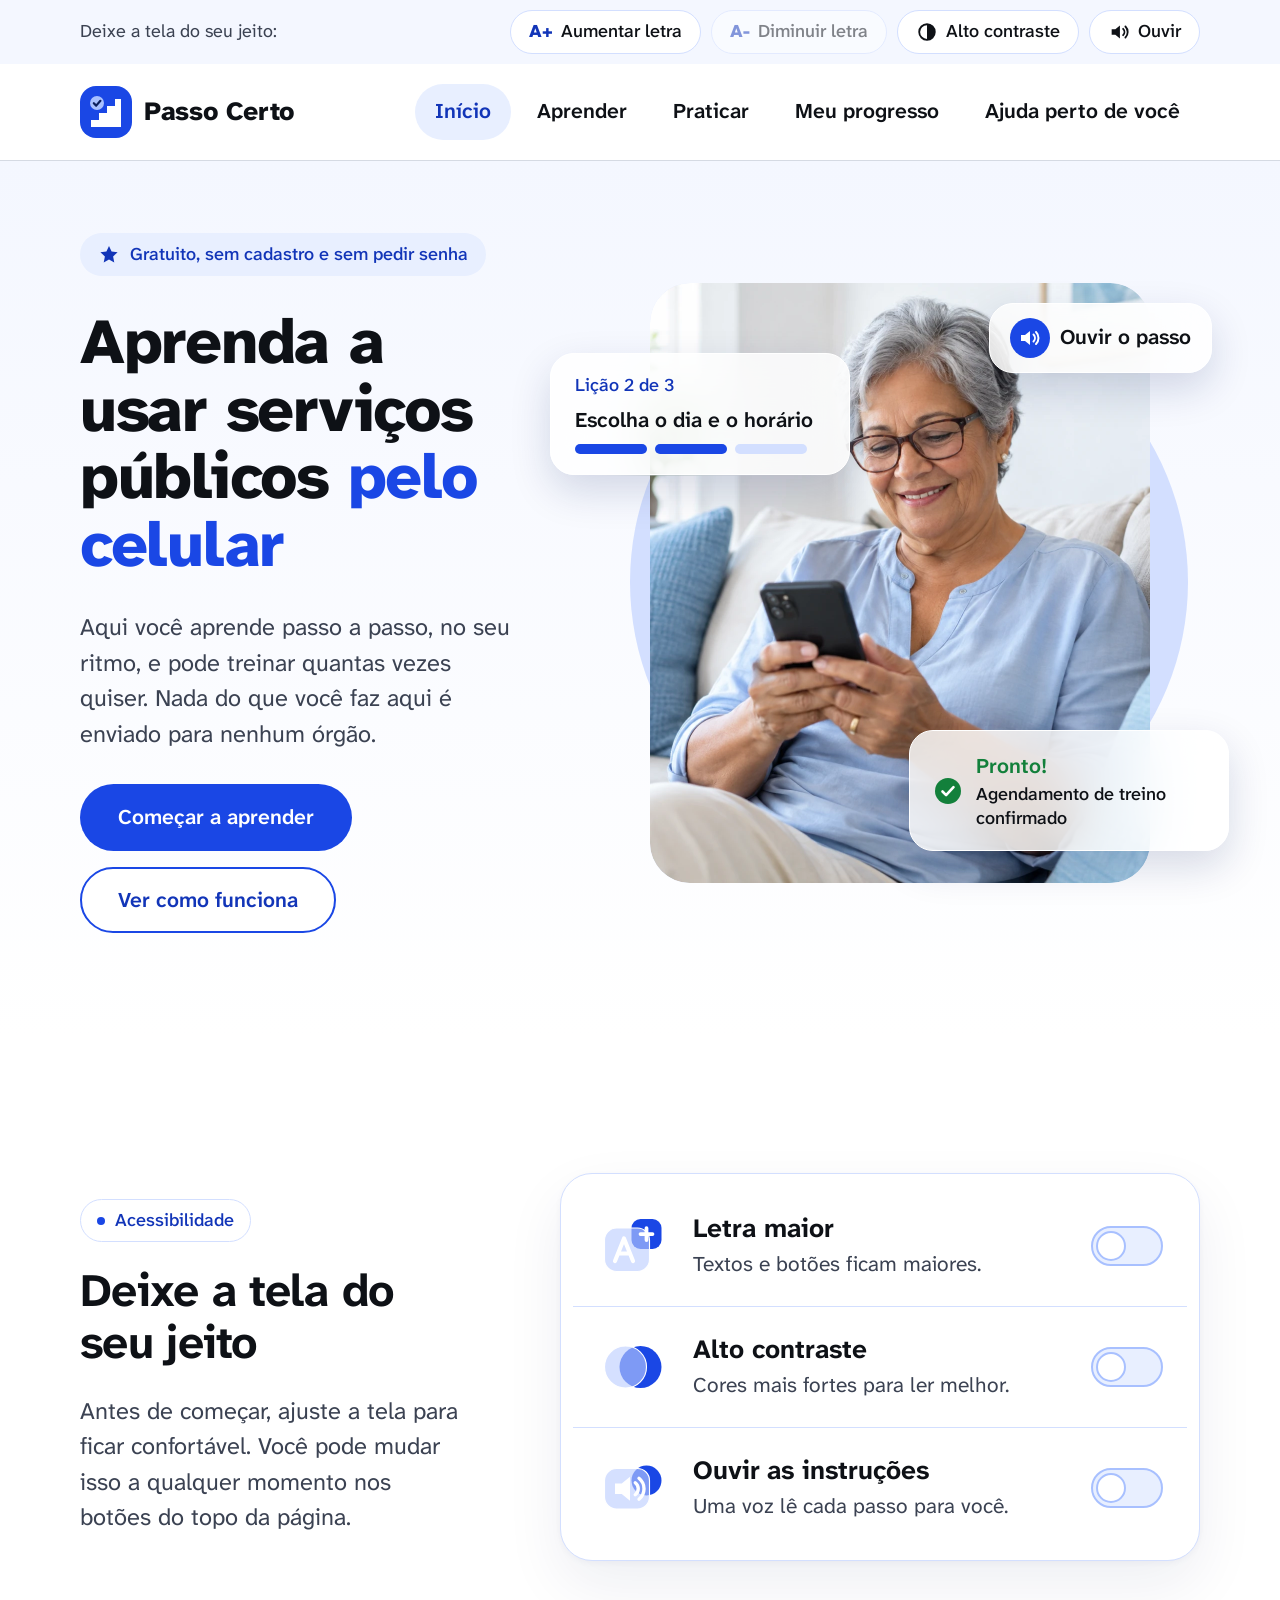
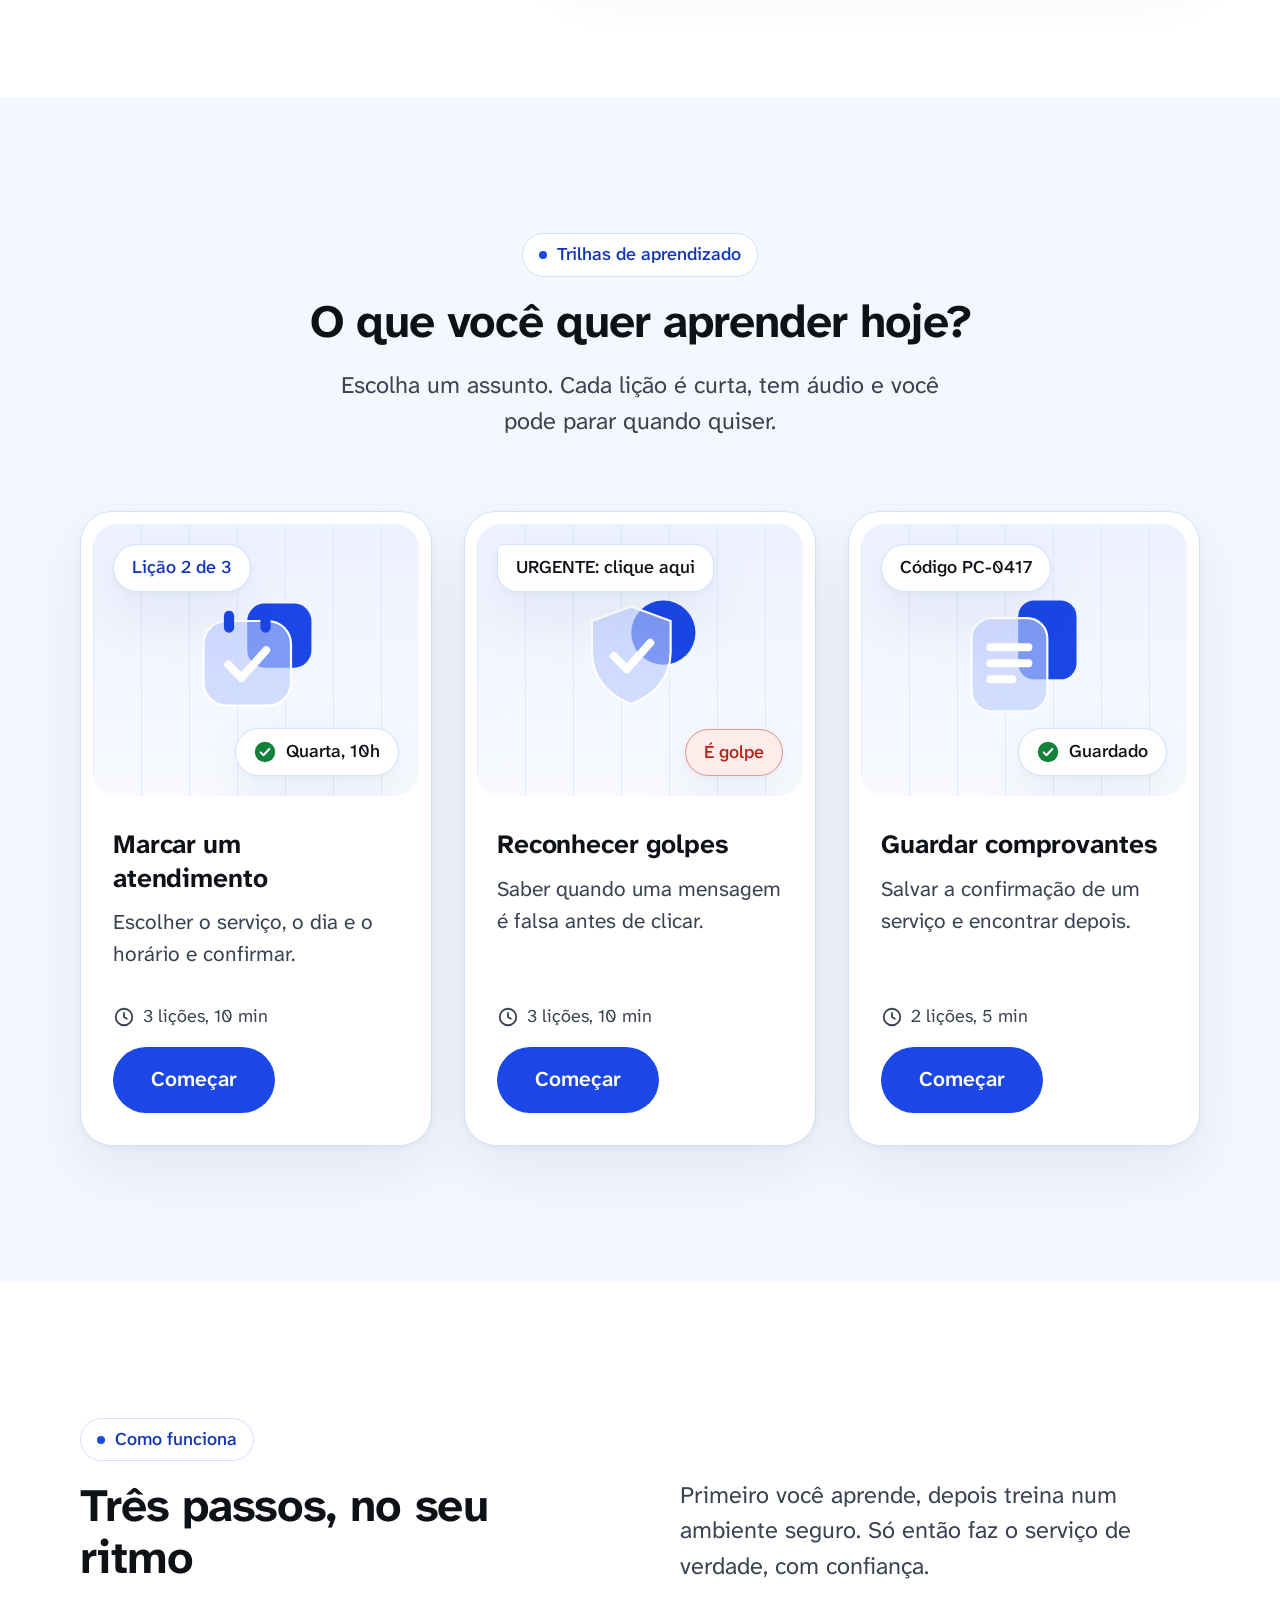
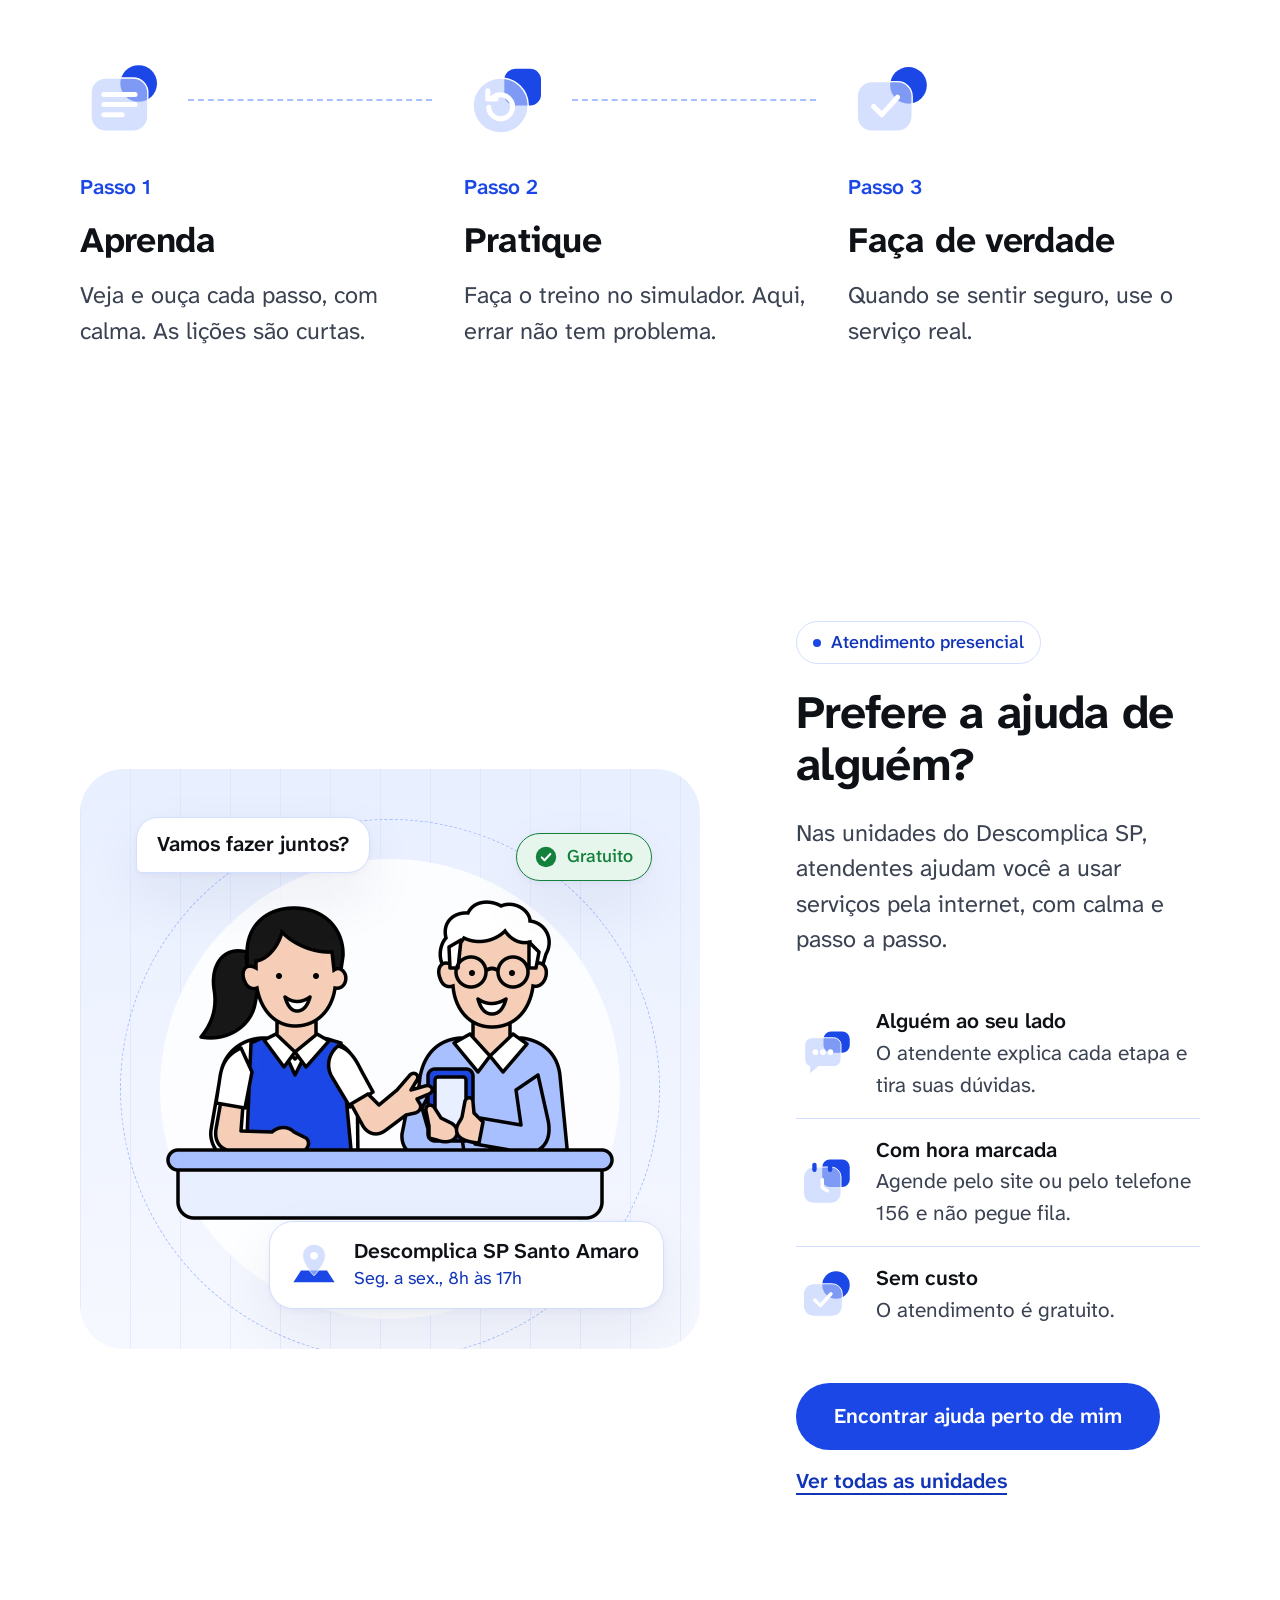
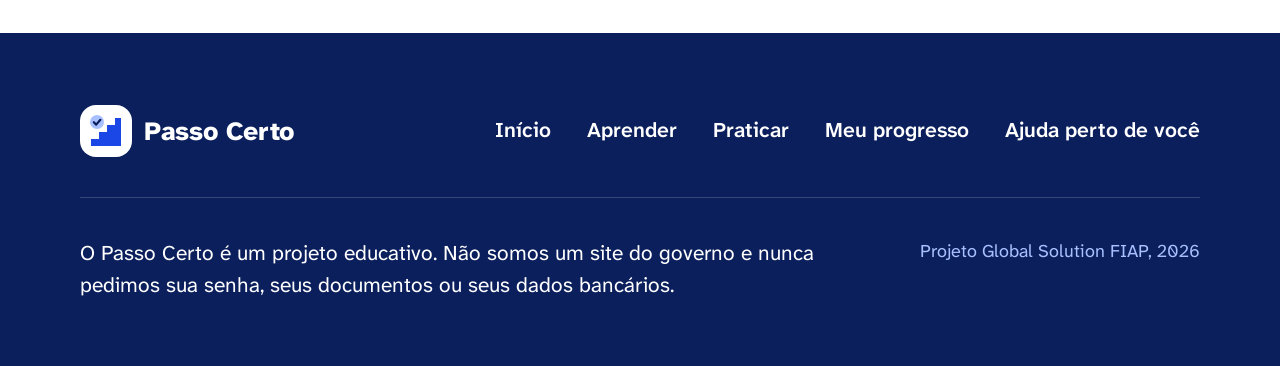
==== commit b8b6aae7: "Página praticar" ====
--- a/index.html
+++ b/index.html
@@ -163,18 +163,18 @@
           <div class="hero__acoes">
             <a class="botao botao--primario" href="aprender.html">Começar a aprender</a>
             <a class="botao botao--secundario" href="#como-funciona">Ver como funciona</a>
-          </div>
+          </div><!--
           <ul class="garantias">
             <li><svg class="icone-ok" aria-hidden="true"><use href="#i-ok"/></svg>No seu ritmo</li>
             <li><svg class="icone-ok" aria-hidden="true"><use href="#i-ok"/></svg>Treino sem risco</li>
             <li><svg class="icone-ok" aria-hidden="true"><use href="#i-ok"/></svg>Letra grande e áudio</li>
-          </ul>
+          </ul>-->
         </div>
 
         <div class="hero__visual">
           <div class="hero__circulo" aria-hidden="true"></div>
           <figure class="hero__foto">
-            <img src="img/senhora-celular.jpg" width="1000" height="1200" alt="Senhora de cabelos grisalhos e óculos sorrindo enquanto usa o celular no sofá de casa." onerror="this.classList.add('falhou')">
+            <img src="img/img_senhora_usando_o_celular.webp" width="1000" height="1200" alt="Senhora de cabelos grisalhos e óculos sorrindo enquanto usa o celular no sofá de casa." onerror="this.classList.add('falhou')">
           </figure>
           <div class="vidro-card vidro-card--licao" aria-hidden="true">
             <span class="vidro-card__mini">Lição 2 de 3</span>
@@ -333,7 +333,7 @@
         <div class="atendimento__visual">
           <div class="atendimento__anel" aria-hidden="true"></div>
           <div class="atendimento__halo" aria-hidden="true"></div>
-          <img class="atendimento__ilustra" src="img/atendimento.svg" width="500" height="420" alt="Ilustração de uma atendente mostrando o celular para um senhor de óculos." onerror="this.classList.add('falhou')">
+          <img class="atendimento__ilustra" src="img/generated_illustration.webp" width="500" height="420" alt="Ilustração de uma atendente mostrando o celular para um senhor de óculos." onerror="this.classList.add('falhou')">
           <span class="balao" aria-hidden="true">Vamos fazer juntos?</span>
           <span class="flutuante flutuante--ok atendimento__selo" aria-hidden="true"><svg><use href="#i-ok"/></svg>Gratuito</span>
           <div class="cartao-local" aria-hidden="true">
--- a/css/style.css
+++ b/css/style.css
@@ -0,0 +1,887 @@
+/* =========================================================
+   Passo Certo | estilos da home
+   Organização: tokens, base, componentes, seções, responsivo
+   ========================================================= */
+
+/* ---------- Tokens ---------- */
+:root {
+  --escala: 1; /* alterado pelo JavaScript: 1, 1.125, 1.25, 1.375 */
+
+  --azul-50: #F4F7FF;
+  --azul-100: #E8EFFF;
+  --azul-200: #D3DFFF;
+  --azul-300: #A8C0FF;
+  --azul-600: #1A47E5;
+  --azul-700: #1235B8;
+  --azul-900: #0B1F5C;
+  --cinza-300: #D5DAE3;
+  --verde: #13803B;
+  --verde-50: #E7F6EC;
+  --vermelho: #B42318;
+  --vermelho-50: #FDECEA;
+
+  /* papéis: o modo alto contraste troca só estes */
+  --fundo: #FFFFFF;
+  --fundo-suave: var(--azul-50);
+  --texto: #0E1116;
+  --texto-2: #3B4252;
+  --borda: var(--azul-200);
+  --destaque: var(--azul-600);
+  --destaque-forte: var(--azul-700);
+  --foco: #0E1116;
+
+  --margem: 80px;
+  --secao: 136px;
+  --raio-g: 32px;
+  --raio-m: 24px;
+  --sombra: 0 24px 60px rgba(11, 31, 92, .07), 0 2px 6px rgba(11, 31, 92, .04);
+
+  --fonte: "Atkinson Hyperlegible Next", "Atkinson Hyperlegible", system-ui, -apple-system, "Segoe UI", Roboto, sans-serif;
+
+  /* tamanhos: o menor valor é o do celular, o maior é o do desktop */
+  --fs-display: clamp(2.75rem, 1.9rem + 2.6vw, 4.5rem);
+  --fs-h1: clamp(2.125rem, 1.6rem + 1.6vw, 3.25rem);
+  --fs-h2: clamp(1.75rem, 1.5rem + .9vw, 2.5rem);
+  --fs-h3: clamp(1.5rem, 1.4rem + .3vw, 1.75rem);
+  --fs-texto-g: clamp(1.3125rem, 1.2rem + .35vw, 1.5rem);
+  --fs-texto: 1.3125rem;
+  --fs-rotulo: 1.3125rem;
+  --fs-apoio: 1.125rem;
+}
+
+[data-contraste="alto"] {
+  --fundo-suave: #FFFFFF;
+  --texto: #000000;
+  --texto-2: #000000;
+  --borda: #000000;
+  --destaque: #0029B3;
+  --destaque-forte: #001A80;
+  --azul-50: #FFFFFF;
+  --azul-100: #FFFFFF;
+  --azul-200: #FFFFFF;
+  --sombra: none;
+}
+
+/* ---------- Base ---------- */
+*, *::before, *::after { box-sizing: border-box; }
+
+html {
+  font-size: calc(100% * var(--escala));
+  -webkit-text-size-adjust: 100%;
+  scroll-behavior: smooth;
+  scroll-padding-top: 140px;
+}
+
+body {
+  margin: 0;
+  font-family: var(--fonte);
+  font-size: var(--fs-texto);
+  line-height: 1.52;
+  color: var(--texto);
+  background: var(--fundo);
+}
+
+body.sem-rolagem { overflow: hidden; }
+
+h1, h2, h3, p, figure { margin: 0; }
+img, svg { display: block; }
+[hidden] { display: none !important; }
+
+:focus-visible {
+  outline: 4px solid var(--foco);
+  outline-offset: 3px;
+}
+main:focus { outline: none; }
+
+.sr-only {
+  position: absolute;
+  width: 1px; height: 1px;
+  padding: 0; margin: -1px;
+  overflow: hidden; clip: rect(0 0 0 0);
+  white-space: nowrap; border: 0;
+}
+
+.pular {
+  position: absolute;
+  left: 16px; top: -100px;
+  z-index: 200;
+  padding: 14px 22px;
+  border-radius: 999px;
+  background: var(--texto);
+  color: #fff;
+  font-weight: 600;
+  text-decoration: none;
+}
+.pular:focus { top: 16px; }
+
+.container {
+  width: 100%;
+  max-width: calc(1280px + 2 * var(--margem));
+  margin-inline: auto;
+  padding-inline: var(--margem);
+}
+
+/* Imagem que não carregou: some e deixa o fundo azul do quadro */
+.falhou { visibility: hidden; }
+
+/* ---------- Tipografia ---------- */
+.titulo-1 { font-size: var(--fs-h1); font-weight: 700; line-height: 1.12; letter-spacing: -0.015em; }
+.titulo-2 { font-size: var(--fs-h2); font-weight: 700; line-height: 1.18; letter-spacing: -0.01em; }
+.titulo-3 { font-size: var(--fs-h3); font-weight: 700; line-height: 1.28; letter-spacing: -0.005em; }
+.texto-grande { font-size: var(--fs-texto-g); line-height: 1.5; color: var(--texto-2); }
+
+.etiqueta {
+  display: inline-flex;
+  align-items: center;
+  gap: 10px;
+  padding: 8px 16px;
+  border-radius: 999px;
+  background: var(--fundo);
+  border: 1px solid var(--borda);
+  color: var(--destaque-forte);
+  font-size: var(--fs-apoio);
+  font-weight: 500;
+  line-height: 1.4;
+}
+.etiqueta::before {
+  content: "";
+  width: 8px; height: 8px;
+  border-radius: 50%;
+  background: var(--destaque);
+}
+
+.link {
+  color: var(--destaque-forte);
+  font-weight: 600;
+  text-decoration: underline;
+  text-decoration-thickness: 2px;
+  text-underline-offset: 5px;
+}
+
+/* ---------- Botões ---------- */
+.botao {
+  display: inline-flex;
+  align-items: center;
+  justify-content: center;
+  gap: 10px;
+  min-height: 4rem;
+  padding: 1.1rem 2.25rem;
+  border-radius: 999px;
+  border: 2.5px solid transparent;
+  font: 600 var(--fs-rotulo)/1.3 var(--fonte);
+  text-decoration: none;
+  text-align: center;
+  cursor: pointer;
+  transition: background-color .2s ease, border-color .2s ease;
+}
+.botao--primario { background: var(--destaque); color: #fff; }
+.botao--primario:hover { background: var(--destaque-forte); }
+.botao--secundario { background: #fff; color: var(--destaque-forte); border-color: var(--destaque); }
+.botao--secundario:hover { background: var(--azul-50); }
+
+.botao-fechar {
+  display: inline-flex;
+  align-items: center;
+  gap: 8px;
+  min-height: 52px;
+  padding: 0 18px 0 14px;
+  border: 0;
+  border-radius: 999px;
+  background: var(--texto);
+  color: #fff;
+  font: 600 var(--fs-rotulo)/1 var(--fonte);
+  cursor: pointer;
+}
+.botao-fechar svg { width: 22px; height: 22px; }
+
+/* Ícones de vidro */
+.vidro { flex: none; }
+.vidro--60 { width: 60px; height: 60px; }
+.vidro--72 { width: 72px; height: 72px; }
+.vidro--88 { width: 88px; height: 88px; }
+.icone-ok { width: 28px; height: 28px; flex: none; }
+
+/* Elementos que flutuam sobre os visuais */
+.flutuante {
+  position: absolute;
+  display: inline-flex;
+  align-items: center;
+  gap: 10px;
+  padding: 12px 18px;
+  border-radius: 999px;
+  background: #fff;
+  border: 1px solid var(--borda);
+  box-shadow: var(--sombra);
+  font-size: var(--fs-apoio);
+  font-weight: 500;
+  line-height: 1.2;
+  white-space: nowrap;
+  color: var(--texto);
+}
+.flutuante svg { width: 22px; height: 22px; }
+.flutuante--topo { left: 20px; top: 20px; }
+.flutuante--base { right: 20px; bottom: 20px; }
+.flutuante--azul { color: var(--destaque-forte); }
+.flutuante--balao { border-radius: 6px 20px 20px 20px; }
+.flutuante--alerta { background: var(--vermelho-50); color: var(--vermelho); border-color: rgba(180, 35, 24, .4); }
+.flutuante--ok { background: var(--verde-50); color: var(--verde); border-color: var(--verde); }
+
+/* ---------- Cabeçalho ---------- */
+.cabecalho {
+  position: sticky;
+  top: 0;
+  z-index: 50;
+  background: var(--fundo);
+  border-bottom: 1px solid var(--cinza-300);
+}
+
+.barra-acess { background: var(--fundo-suave); }
+.barra-acess__linha {
+  display: flex;
+  align-items: center;
+  justify-content: space-between;
+  gap: 24px;
+  padding-block: 10px;
+}
+.barra-acess p { font-size: var(--fs-apoio); color: var(--texto-2); }
+
+.controles { display: flex; gap: 10px; }
+.controle {
+  display: inline-flex;
+  align-items: center;
+  gap: 8px;
+  min-height: 44px;
+  padding: 8px 18px;
+  border-radius: 999px;
+  background: #fff;
+  border: 1.5px solid var(--borda);
+  color: var(--texto);
+  font: 500 var(--fs-apoio)/1.2 var(--fonte);
+  white-space: nowrap;
+  cursor: pointer;
+}
+.controle svg { width: 22px; height: 22px; }
+.controle__marca { font-weight: 800; color: var(--destaque-forte); }
+.controle:hover { border-color: var(--destaque); }
+.controle[aria-pressed="true"] { background: var(--azul-100); border-color: var(--destaque); }
+.controle[aria-disabled="true"] { opacity: .5; cursor: not-allowed; }
+
+.nav-linha {
+  display: flex;
+  align-items: center;
+  justify-content: space-between;
+  gap: 24px;
+  padding-block: 20px;
+}
+
+.logo {
+  display: inline-flex;
+  align-items: center;
+  gap: 12px;
+  color: var(--texto);
+  font-size: var(--fs-h3);
+  font-weight: 800;
+  letter-spacing: -0.01em;
+  text-decoration: none;
+  white-space: nowrap;
+}
+.logo svg { width: 52px; height: 52px; flex: none; }
+
+.nav-desktop ul { display: flex; gap: 6px; list-style: none; margin: 0; padding: 0; }
+.nav-desktop a {
+  display: inline-flex;
+  padding: 12px 20px;
+  border-radius: 999px;
+  color: var(--texto);
+  font-size: var(--fs-rotulo);
+  font-weight: 600;
+  text-decoration: none;
+  white-space: nowrap;
+}
+.nav-desktop a:hover { background: var(--fundo-suave); }
+.nav-desktop a[aria-current="page"] { background: var(--azul-100); color: var(--destaque-forte); }
+[data-contraste="alto"] .nav-desktop a[aria-current="page"] { text-decoration: underline; text-underline-offset: 6px; }
+
+.acoes-mobile { display: none; align-items: center; gap: 10px; }
+.btn-aa {
+  width: 52px; height: 52px;
+  border-radius: 50%;
+  border: 1.5px solid var(--borda);
+  background: #fff;
+  color: var(--destaque-forte);
+  font: 800 var(--fs-rotulo)/1 var(--fonte);
+  cursor: pointer;
+}
+.btn-menu {
+  display: inline-flex;
+  align-items: center;
+  gap: 8px;
+  min-height: 52px;
+  padding: 0 18px 0 14px;
+  border: 0;
+  border-radius: 999px;
+  background: var(--destaque);
+  color: #fff;
+  font: 600 var(--fs-rotulo)/1 var(--fonte);
+  cursor: pointer;
+}
+.btn-menu svg { width: 22px; height: 22px; }
+
+/* ---------- Menu mobile ---------- */
+.menu-mobile {
+  position: fixed;
+  inset: 0;
+  z-index: 100;
+  display: flex;
+  flex-direction: column;
+  background: var(--fundo);
+  overflow-y: auto;
+  opacity: 0;
+  transform: translateY(-8px);
+  transition: opacity .2s ease, transform .2s ease;
+}
+.menu-mobile.aberto { opacity: 1; transform: none; }
+
+.menu-mobile__topo {
+  position: sticky;
+  top: 0;
+  z-index: 1;
+  display: flex;
+  align-items: center;
+  justify-content: space-between;
+  gap: 16px;
+  padding: 14px var(--margem);
+  background: var(--fundo);
+  border-bottom: 1px solid var(--cinza-300);
+}
+
+.menu-mobile__corpo {
+  display: flex;
+  flex-direction: column;
+  gap: 32px;
+  padding: 28px var(--margem) 40px;
+}
+
+.menu-lista { list-style: none; margin: 0; padding: 0; display: flex; flex-direction: column; gap: 4px; }
+.menu-lista a {
+  display: flex;
+  align-items: center;
+  justify-content: space-between;
+  gap: 16px;
+  padding: 20px;
+  border-radius: 20px;
+  color: var(--texto);
+  font-size: var(--fs-h3);
+  font-weight: 700;
+  text-decoration: none;
+}
+.menu-lista a svg { width: 24px; height: 24px; color: var(--texto-2); flex: none; }
+.menu-lista a[aria-current="page"] {
+  background: var(--fundo-suave);
+  color: var(--destaque-forte);
+  box-shadow: inset 6px 0 0 var(--destaque);
+}
+.menu-lista a[aria-current="page"] svg { color: var(--destaque); }
+
+.menu-mobile hr { width: 100%; margin: 0; border: 0; border-top: 1px solid var(--borda); }
+.menu-ajustes { display: flex; flex-direction: column; align-items: flex-start; gap: 16px; }
+
+.ajustes-grade { width: 100%; display: grid; grid-template-columns: 1fr 1fr; gap: 12px; }
+.bloco {
+  display: flex;
+  flex-direction: column;
+  align-items: flex-start;
+  gap: 12px;
+  padding: 18px;
+  border-radius: 22px;
+  border: 1px solid var(--borda);
+  background: #fff;
+  color: var(--texto);
+  font: 600 var(--fs-rotulo)/1.3 var(--fonte);
+  text-align: left;
+  cursor: pointer;
+}
+.bloco svg { width: 44px; height: 44px; }
+.bloco[aria-pressed="true"] { background: var(--fundo-suave); border-color: var(--destaque); box-shadow: inset 0 0 0 1px var(--destaque); }
+.bloco[aria-disabled="true"] { opacity: .5; cursor: not-allowed; }
+
+.aviso-seguro {
+  display: flex;
+  align-items: flex-start;
+  gap: 12px;
+  padding: 18px;
+  border-radius: 22px;
+  background: var(--azul-900);
+  color: #fff;
+  font-size: var(--fs-apoio);
+  line-height: 1.4;
+}
+.aviso-seguro svg { width: 28px; height: 28px; flex: none; }
+
+/* ---------- Painel de ajustes (botão Aa) ---------- */
+.folha {
+  position: fixed;
+  inset: 0;
+  z-index: 110;
+  display: flex;
+  align-items: flex-end;
+  justify-content: center;
+}
+.folha__fundo { position: absolute; inset: 0; background: rgba(11, 31, 92, .45); }
+.folha__caixa {
+  position: relative;
+  width: 100%;
+  max-width: 560px;
+  max-height: 90vh;
+  overflow-y: auto;
+  display: flex;
+  flex-direction: column;
+  gap: 24px;
+  padding: 24px var(--margem) 32px;
+  border-radius: 28px 28px 0 0;
+  background: var(--fundo);
+  opacity: 0;
+  transform: translateY(24px);
+  transition: opacity .2s ease, transform .2s ease;
+}
+.folha.aberto .folha__caixa { opacity: 1; transform: none; }
+.folha__topo { display: flex; align-items: center; justify-content: space-between; gap: 16px; }
+.folha__nota { font-size: var(--fs-apoio); color: var(--texto-2); }
+
+/* ---------- Seções ---------- */
+.secao { padding-block: var(--secao); background: var(--fundo); }
+.secao--suave { background: var(--fundo-suave); }
+
+.secao__cabecalho {
+  display: flex;
+  flex-direction: column;
+  align-items: flex-start;
+  gap: 20px;
+  margin-bottom: 72px;
+}
+.secao__cabecalho--centro { align-items: center; text-align: center; }
+.secao__cabecalho--centro .texto-grande { max-width: 640px; }
+.secao__cabecalho--dividido { flex-direction: row; align-items: flex-end; justify-content: space-between; gap: 96px; }
+.secao__cabecalho--dividido .texto-grande { max-width: 520px; }
+.secao__cabecalho-titulo { display: flex; flex-direction: column; align-items: flex-start; gap: 20px; }
+
+/* Hero */
+.hero {
+  padding-block: 72px 104px;
+  background: linear-gradient(180deg, var(--fundo-suave), var(--fundo));
+  overflow: hidden;
+}
+.hero__grade {
+  display: grid;
+  grid-template-columns: minmax(0, 1fr) minmax(0, 620px);
+  align-items: center;
+  gap: 64px;
+}
+.hero__texto { display: flex; flex-direction: column; align-items: flex-start; gap: 32px; }
+
+.selo {
+  display: inline-flex;
+  align-items: center;
+  gap: 10px;
+  padding: 10px 18px;
+  border-radius: 999px;
+  background: var(--azul-100);
+  color: var(--destaque-forte);
+  font-size: var(--fs-apoio);
+  font-weight: 500;
+  line-height: 1.3;
+}
+.selo svg { width: 22px; height: 22px; flex: none; }
+[data-contraste="alto"] .selo { border: 2px solid #000; }
+
+.hero__titulo {
+  max-width: 13ch;
+  font-size: var(--fs-display);
+  font-weight: 800;
+  line-height: 1.06;
+  letter-spacing: -0.02em;
+}
+.destaque { color: var(--destaque); }
+.hero__intro { max-width: 34em; }
+.hero__acoes { display: flex; flex-wrap: wrap; gap: 16px; }
+
+.garantias { display: flex; flex-wrap: wrap; gap: 14px 28px; list-style: none; margin: 0; padding: 0; }
+.garantias li { display: flex; align-items: center; gap: 10px; font-weight: 600; }
+
+.hero__visual { position: relative; width: 100%; aspect-ratio: 620 / 640; }
+.hero__circulo {
+  position: absolute;
+  left: 8%; top: 6.25%;
+  width: 90%;
+  aspect-ratio: 1;
+  border-radius: 50%;
+  background: var(--azul-200);
+}
+.hero__foto {
+  position: absolute;
+  left: 11.3%; top: 3.1%;
+  width: 80.6%; height: 93.75%;
+  border-radius: 40px;
+  overflow: hidden;
+  background: var(--azul-100);
+}
+.hero__foto img { width: 100%; height: 100%; object-fit: cover; }
+
+.vidro-card {
+  position: absolute;
+  display: flex;
+  flex-direction: column;
+  gap: 10px;
+  padding: 20px 24px;
+  border-radius: 24px;
+  background: rgba(255, 255, 255, .82);
+  border: 1.5px solid #fff;
+  box-shadow: 0 16px 40px rgba(10, 31, 92, .16);
+  -webkit-backdrop-filter: blur(24px);
+  backdrop-filter: blur(24px);
+}
+.vidro-card__mini { font-size: var(--fs-apoio); font-weight: 500; color: var(--destaque-forte); line-height: 1.3; }
+.vidro-card__mini--escuro { color: var(--texto); display: block; }
+.vidro-card__forte { font-weight: 600; line-height: 1.3; color: var(--texto); }
+.vidro-card__verde { display: block; font-weight: 600; color: var(--verde); }
+.barrinhas { display: flex; gap: 8px; }
+.barrinhas i { display: block; width: 72px; height: 10px; border-radius: 99px; background: var(--azul-200); }
+.barrinhas i.on { background: var(--azul-600); }
+
+.vidro-card--licao { left: -4.8%; top: 14%; width: 300px; }
+.vidro-card--ouvir { right: -2%; top: 6.25%; flex-direction: row; align-items: center; padding: 14px 20px; white-space: nowrap; }
+.vidro-card--ouvir svg { width: 40px; height: 40px; flex: none; }
+.vidro-card--ok { left: 53%; top: 73%; width: 320px; flex-direction: row; align-items: center; gap: 14px; }
+
+[data-contraste="alto"] .vidro-card,
+[data-contraste="alto"] .flutuante,
+[data-contraste="alto"] .balao,
+[data-contraste="alto"] .cartao-local {
+  background: #fff;
+  border: 2px solid #000;
+  -webkit-backdrop-filter: none;
+  backdrop-filter: none;
+}
+
+/* Ajuste da tela */
+.ajuste {
+  display: grid;
+  grid-template-columns: minmax(0, 1fr) minmax(0, 640px);
+  align-items: center;
+  gap: 96px;
+}
+.ajuste__texto { display: flex; flex-direction: column; align-items: flex-start; gap: 24px; }
+
+.painel {
+  list-style: none;
+  margin: 0;
+  padding: 12px;
+  background: #fff;
+  border: 1px solid var(--borda);
+  border-radius: var(--raio-g);
+  box-shadow: var(--sombra);
+}
+.painel__linha {
+  display: flex;
+  align-items: center;
+  gap: 24px;
+  padding: 24px;
+  border-radius: var(--raio-m);
+}
+.painel__linha + .painel__linha { border-top: 1px solid var(--borda); border-top-left-radius: 0; border-top-right-radius: 0; }
+.painel__linha:has(.chave[aria-checked="true"]) { background: var(--fundo-suave); }
+.painel__texto { flex: 1; min-width: 0; }
+.painel__titulo { font-size: var(--fs-h3); font-weight: 700; line-height: 1.28; }
+.painel__desc { margin-top: 4px; color: var(--texto-2); }
+
+/* Interruptor */
+.chave {
+  position: relative;
+  flex: none;
+  width: 72px; height: 40px;
+  padding: 0;
+  border-radius: 999px;
+  border: 2px solid var(--azul-300);
+  background: var(--azul-100);
+  cursor: pointer;
+  transition: background-color .2s ease, border-color .2s ease;
+}
+.chave__bola {
+  position: absolute;
+  top: 50%; left: 3px;
+  width: 30px; height: 30px;
+  border-radius: 50%;
+  background: #fff;
+  border: 2px solid var(--azul-300);
+  transform: translateY(-50%);
+  transition: left .2s ease;
+}
+.chave[aria-checked="true"] { background: var(--destaque); border-color: var(--destaque); }
+.chave[aria-checked="true"] .chave__bola { left: 35px; border-color: #fff; }
+[data-contraste="alto"] .chave { border-color: #000; }
+
+/* Trilhas */
+.trilhas {
+  list-style: none;
+  margin: 0;
+  padding: 0;
+  display: grid;
+  grid-template-columns: repeat(auto-fit, minmax(min(100%, 340px), 1fr));
+  gap: 32px;
+}
+.trilha {
+  display: flex;
+  flex-direction: column;
+  padding: 12px;
+  background: #fff;
+  border: 1px solid var(--borda);
+  border-radius: var(--raio-g);
+  box-shadow: var(--sombra);
+}
+.trilha__visual {
+  position: relative;
+  height: 272px;
+  border-radius: var(--raio-m);
+  overflow: hidden;
+  background:
+    repeating-linear-gradient(90deg, rgba(211, 223, 255, .6) 0 1px, transparent 1px 48px),
+    linear-gradient(180deg, #EDF2FF, #F8FAFF);
+}
+[data-contraste="alto"] .trilha__visual { background: #fff; border: 2px solid #000; }
+.trilha__icone { position: absolute; left: 50%; top: 62px; width: 140px; height: 140px; transform: translateX(-50%); }
+.trilha__corpo { flex: 1; display: flex; flex-direction: column; gap: 12px; padding: 32px 20px 20px; }
+.trilha__corpo > p { color: var(--texto-2); }
+.trilha__rodape {
+  margin-top: auto;
+  padding-top: 20px;
+  display: flex;
+  flex-direction: column;
+  align-items: flex-start;
+  gap: 16px;
+}
+.trilha__duracao { display: inline-flex; align-items: center; gap: 8px; font-size: var(--fs-apoio); color: var(--texto-2); }
+.trilha__duracao svg { width: 22px; height: 22px; }
+
+/* Como funciona */
+.passos {
+  list-style: none;
+  margin: 0;
+  padding: 0;
+  display: grid;
+  grid-template-columns: repeat(3, minmax(0, 1fr));
+  gap: 32px;
+}
+.passo { display: flex; flex-direction: column; gap: 16px; }
+.passo__topo { display: flex; align-items: center; gap: 20px; padding-bottom: 12px; }
+.passo:not(:last-child) .passo__topo::after {
+  content: "";
+  flex: 1;
+  border-top: 2px dashed var(--azul-300);
+}
+.passo__numero { font-weight: 600; color: var(--destaque); }
+
+/* Atendimento presencial */
+.atendimento {
+  display: grid;
+  grid-template-columns: minmax(0, 620px) minmax(0, 1fr);
+  align-items: center;
+  gap: 96px;
+}
+.atendimento__visual {
+  position: relative;
+  width: 100%;
+  aspect-ratio: 620 / 580;
+  border-radius: 44px;
+  overflow: hidden;
+  background:
+    repeating-linear-gradient(90deg, rgba(211, 223, 255, .5) 0 1px, transparent 1px 50px),
+    linear-gradient(180deg, #E8EFFF, #F6F8FF);
+}
+[data-contraste="alto"] .atendimento__visual { background: #fff; border: 2px solid #000; }
+.atendimento__anel { position: absolute; left: 6.45%; top: 8.6%; width: 87.1%; aspect-ratio: 1; border-radius: 50%; border: 1.5px dashed var(--azul-300); }
+.atendimento__halo { position: absolute; left: 12.9%; top: 15.5%; width: 74.2%; aspect-ratio: 1; border-radius: 50%; background: rgba(255, 255, 255, .85); }
+.atendimento__ilustra { position: absolute; left: 9.7%; top: 9.3%; width: 80.6%; height: auto; }
+
+.balao {
+  position: absolute;
+  left: 9%; top: 8.3%;
+  padding: 14px 20px;
+  border-radius: 22px 22px 22px 6px;
+  background: #fff;
+  border: 1px solid var(--borda);
+  box-shadow: var(--sombra);
+  font-weight: 600;
+  line-height: 1.2;
+}
+.atendimento__selo { right: 7.7%; top: 11%; }
+.cartao-local {
+  position: absolute;
+  right: 5.8%; bottom: 6.9%;
+  display: flex;
+  align-items: center;
+  gap: 14px;
+  padding: 16px 24px 16px 18px;
+  border-radius: 24px;
+  background: #fff;
+  border: 1px solid var(--borda);
+  box-shadow: var(--sombra);
+}
+.cartao-local svg { width: 52px; height: 52px; flex: none; }
+.cartao-local strong { display: block; font-weight: 600; line-height: 1.3; }
+.cartao-local span span { display: block; font-size: var(--fs-apoio); color: var(--destaque-forte); }
+
+.atendimento__texto { display: flex; flex-direction: column; align-items: flex-start; gap: 24px; }
+.beneficios { width: 100%; list-style: none; margin: 0; padding: 8px 0 0; }
+.beneficios li { display: flex; align-items: center; gap: 20px; padding-block: 16px; }
+.beneficios li + li { border-top: 1px solid var(--borda); }
+.beneficios strong { display: block; font-weight: 600; }
+.beneficios p { color: var(--texto-2); }
+.atendimento__acoes { display: flex; flex-wrap: wrap; align-items: center; gap: 16px 24px; padding-top: 16px; }
+
+/* ---------- Rodapé ---------- */
+.rodape {
+  --foco: #FFFFFF;
+  padding-block: 72px 64px;
+  background: var(--azul-900);
+  color: #fff;
+}
+[data-contraste="alto"] .rodape { background: #000; }
+.rodape .logo { color: #fff; }
+.rodape__topo { display: flex; flex-wrap: wrap; align-items: center; justify-content: space-between; gap: 24px; }
+.rodape nav ul { display: flex; flex-wrap: wrap; gap: 16px 36px; list-style: none; margin: 0; padding: 0; }
+.rodape nav a { color: #fff; font-weight: 600; text-decoration: none; }
+.rodape nav a:hover { text-decoration: underline; text-underline-offset: 5px; }
+.rodape hr { margin: 40px 0; border: 0; border-top: 1px solid rgba(255, 255, 255, .18); }
+.rodape__base { display: flex; flex-wrap: wrap; justify-content: space-between; gap: 24px; }
+.rodape__aviso { max-width: 760px; }
+.rodape__credito { font-size: var(--fs-apoio); color: var(--azul-300); }
+[data-contraste="alto"] .rodape__credito { color: #fff; }
+
+/* =========================================================
+   Responsivo
+   ========================================================= */
+
+/* Tablet e notebook pequeno: menu vira botão, colunas viram uma */
+@media (max-width: 1100px) {
+  :root { --margem: 40px; --secao: 104px; }
+
+  .barra-acess, .nav-desktop { display: none; }
+  .acoes-mobile { display: flex; }
+  .nav-linha { padding-block: 14px; }
+  .logo { font-size: 1.3125rem; gap: 10px; }
+  .logo svg { width: 40px; height: 40px; }
+
+  .hero__grade, .ajuste, .atendimento { grid-template-columns: 1fr; gap: 56px; }
+  .hero__visual { max-width: 560px; justify-self: center; }
+  .atendimento__visual { max-width: 620px; }
+  .secao__cabecalho--dividido { flex-direction: column; align-items: flex-start; gap: 20px; }
+}
+
+/* Celular */
+@media (max-width: 760px) {
+  :root { --margem: 20px; --secao: 64px; }
+
+  .nav-linha { gap: 10px; }
+  .logo { gap: 8px; min-width: 0; }
+  .logo svg { width: 36px; height: 36px; }
+  .acoes-mobile { gap: 8px; }
+  .btn-menu { padding: 0 16px 0 12px; }
+
+  .hero { padding-block: 32px 56px; }
+  .hero__texto { gap: 24px; }
+  .hero__acoes { flex-direction: column; align-self: stretch; gap: 12px; }
+  .hero__acoes .botao { width: 100%; }
+  .garantias { flex-direction: column; gap: 12px; }
+  .icone-ok { width: 24px; height: 24px; }
+
+  .hero__visual { aspect-ratio: 350 / 420; }
+  .hero__circulo { left: 3%; top: 12%; width: 94%; }
+  .hero__foto { left: 8.5%; top: 3.3%; width: 83%; height: 92.8%; border-radius: 32px; }
+  .vidro-card { padding: 14px 16px; border-radius: 20px; gap: 8px; }
+  .vidro-card--licao { left: 0; top: 9.5%; width: 210px; }
+  .vidro-card--licao .vidro-card__forte { font-size: var(--fs-apoio); }
+  .barrinhas i { width: 52px; height: 8px; }
+  .vidro-card--ok { left: auto; right: 0; top: auto; bottom: 2%; width: 230px; gap: 10px; }
+  .vidro-card--ouvir { display: none; }
+
+  .secao__cabecalho { margin-bottom: 32px; }
+  .secao__cabecalho--centro { align-items: flex-start; text-align: left; }
+
+  .ajuste { gap: 32px; }
+  .ajuste__texto { gap: 20px; }
+  .painel { padding: 8px; border-radius: 28px; }
+  .painel__linha { gap: 14px; padding: 16px 14px; border-radius: 20px; }
+  .painel__titulo { font-size: var(--fs-rotulo); font-weight: 600; }
+  .painel__desc { font-size: var(--fs-apoio); }
+  .vidro--72 { width: 52px; height: 52px; }
+  .chave { width: 56px; height: 32px; }
+  .chave__bola { width: 22px; height: 22px; }
+  .chave[aria-checked="true"] .chave__bola { left: 27px; }
+
+  .trilhas { gap: 20px; }
+  .trilha { padding: 10px; border-radius: 28px; }
+  .trilha__visual { height: 200px; border-radius: 20px; }
+  .trilha__icone { top: 46px; width: 108px; height: 108px; }
+  .flutuante { padding: 10px 14px; gap: 8px; }
+  .flutuante--topo { left: 14px; top: 14px; }
+  .flutuante--base { right: 14px; bottom: 14px; }
+  .trilha__corpo { padding: 22px 14px 12px; gap: 8px; }
+  .trilha__rodape { flex-direction: column; align-items: stretch; gap: 14px; padding-top: 12px; }
+  .trilha__rodape .botao { width: 100%; }
+
+  .passos { grid-template-columns: 1fr; gap: 0; }
+  .passo {
+    display: grid;
+    grid-template-columns: 64px 1fr;
+    column-gap: 18px;
+    row-gap: 4px;
+    align-content: start;
+  }
+  .passo > :not(.passo__topo) { grid-column: 2; }
+  .passo:not(:last-child) > :last-child { padding-bottom: 28px; }
+  .passo__topo { grid-column: 1; grid-row: 1 / span 4; flex-direction: column; gap: 8px; padding: 0; }
+  .passo:not(:last-child) .passo__topo::after { flex: 1; min-height: 40px; border-top: 0; border-left: 2px dashed var(--azul-300); }
+  .passo .titulo-2 { font-size: var(--fs-h3); }
+  .passo .texto-grande { font-size: var(--fs-texto); }
+  .vidro--88 { width: 64px; height: 64px; }
+  .passo__numero { font-size: var(--fs-apoio); padding-top: 6px; }
+
+  .atendimento { gap: 32px; }
+  .atendimento__visual { border-radius: 28px; }
+  .balao { padding: 10px 14px; font-size: var(--fs-apoio); border-radius: 18px 18px 18px 6px; }
+  .cartao-local { right: 4%; bottom: 5%; gap: 10px; padding: 10px 14px 10px 12px; border-radius: 18px; }
+  .cartao-local svg { width: 36px; height: 36px; }
+  .cartao-local strong, .cartao-local span span { font-size: 0.9375rem; }
+  .atendimento__selo { right: 4%; top: 19%; }
+  .balao { left: 5%; top: 5%; }
+  .botao { padding-inline: 1.25rem; }
+  .atendimento__texto { gap: 20px; }
+  .beneficios li { gap: 14px; padding-block: 12px; }
+  .beneficios li + li { border-top: 0; }
+  .vidro--60 { width: 52px; height: 52px; }
+  .beneficios p { font-size: var(--fs-apoio); }
+  .atendimento__acoes { flex-direction: column; align-self: stretch; align-items: stretch; }
+  .atendimento__acoes .link { align-self: center; }
+
+  .rodape { padding-block: 48px; }
+  .rodape__topo { flex-direction: column; align-items: flex-start; gap: 28px; }
+  .rodape nav ul { flex-direction: column; gap: 16px; }
+  .rodape hr { margin: 28px 0; }
+  .rodape__aviso { font-size: var(--fs-apoio); }
+}
+
+/* Letra muito grande no desktop: o JavaScript liga o cabeçalho compacto */
+.menu-compacto .barra-acess,
+.menu-compacto .nav-desktop { display: none; }
+.menu-compacto .acoes-mobile { display: flex; }
+
+/* Telas muito estreitas: o texto da logo sai para os botões caberem */
+@media (max-width: 380px) {
+  .nav-linha .logo span { position: absolute; width: 1px; height: 1px; overflow: hidden; clip: rect(0 0 0 0); }
+}
+
+/* Quem pediu ao sistema menos movimento */
+@media (prefers-reduced-motion: reduce) {
+  html { scroll-behavior: auto; }
+  *, *::before, *::after { transition: none !important; animation: none !important; }
+}
